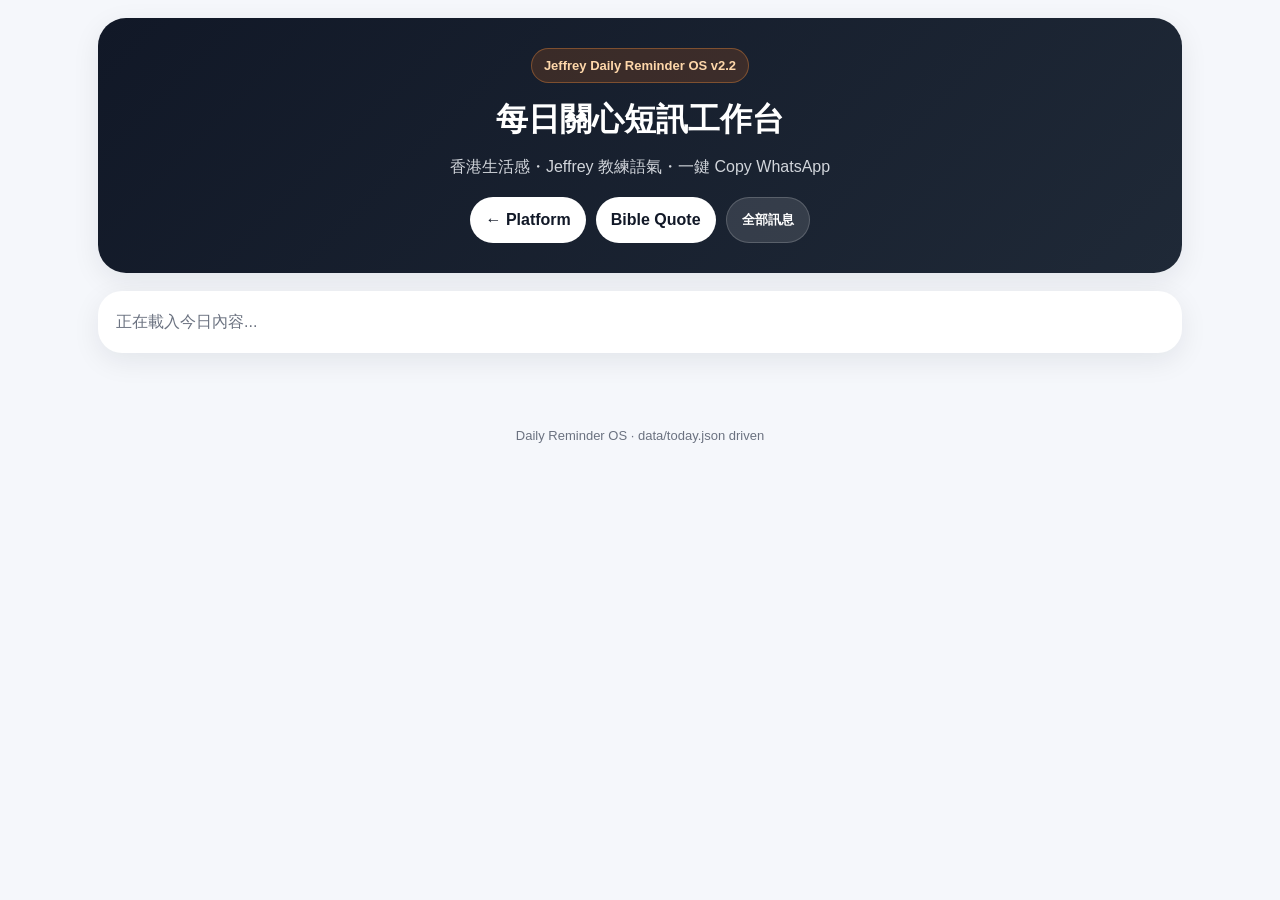
==== reminder/index.html @ e5a5757e "Preserve Daily Reminder OS under reminder path" ====
<!DOCTYPE html>
<html lang="zh-HK">
<head>
  <meta charset="UTF-8" />
  <meta name="viewport" content="width=device-width, initial-scale=1.0" />
  <meta name="app-version" content="2.2" />
  <title>Jeffrey Daily Reminder OS</title>
  <link rel="stylesheet" href="../style.css" />
</head>
<body>
  <div class="app-shell">
    <header class="hero">
      <div class="eyebrow">Jeffrey Daily Reminder OS v2.2</div>
      <h1>每日關心短訊工作台</h1>
      <p>香港生活感・Jeffrey 教練語氣・一鍵 Copy WhatsApp</p>
      <div class="hero-actions">
        <a href="../" class="nav-link">← Platform</a>
        <a href="../bible.html" class="nav-link">Bible Quote</a>
        <button id="resetFilter" class="nav-link ghost">全部訊息</button>
      </div>
    </header>
    <section class="daily-brief" id="dailyBrief"><div class="loading">正在載入今日內容...</div></section>
    <nav class="tabs" id="tabs" aria-label="訊息分類"></nav>
    <main class="grid" id="messageGrid"></main>
    <footer><span>Daily Reminder OS · data/today.json driven</span></footer>
  </div>
  <script src="app.js"></script>
</body>
</html>
---- style.css ----
:root{--bg:#f5f7fb;--card:#fff;--ink:#111827;--muted:#6b7280;--line:#e5e7eb;--accent:#f97316;--green:#16a34a;--blue:#2563eb;--shadow:0 8px 28px rgba(17,24,39,.08)}*{box-sizing:border-box}body{margin:0;background:var(--bg);color:var(--ink);font-family:-apple-system,BlinkMacSystemFont,"Segoe UI",Roboto,"Noto Sans TC","PingFang TC","Microsoft JhengHei",sans-serif;line-height:1.65}.app-shell{max-width:1120px;margin:auto;padding:18px}.hero{background:linear-gradient(135deg,#111827,#1f2937);color:#fff;border-radius:28px;padding:30px 22px;text-align:center;box-shadow:var(--shadow);margin-bottom:18px}.eyebrow{display:inline-block;background:rgba(249,115,22,.16);color:#fed7aa;border:1px solid rgba(251,146,60,.35);border-radius:999px;padding:6px 12px;font-weight:800;font-size:13px;margin-bottom:10px}.hero h1{margin:0 0 8px;font-size:2rem}.hero p{margin:0;color:#d1d5db}.hero-actions{margin-top:16px;display:flex;gap:10px;justify-content:center;flex-wrap:wrap}.nav-link{border:0;text-decoration:none;background:#fff;color:#111827;padding:10px 15px;border-radius:999px;font-weight:800;cursor:pointer}.nav-link.ghost{background:rgba(255,255,255,.12);color:#fff;border:1px solid rgba(255,255,255,.18)}.daily-brief{background:var(--card);border-radius:24px;padding:18px;margin-bottom:18px;box-shadow:var(--shadow)}.brief-grid{display:grid;grid-template-columns:1.4fr 1fr 1fr;gap:14px}.brief-card{border:1px solid var(--line);border-radius:18px;padding:14px;background:#fff}.brief-card h3{margin:0 0 6px;font-size:15px}.brief-card p{margin:0;color:#4b5563}.tabs{display:flex;gap:10px;overflow-x:auto;padding:0 0 12px;margin-bottom:12px}.tab{border:0;background:#fff;border-radius:999px;padding:10px 16px;font-weight:800;white-space:nowrap;box-shadow:0 3px 12px rgba(0,0,0,.06);cursor:pointer}.tab.active,.tab:hover{background:#111827;color:#fff}.grid{display:grid;grid-template-columns:repeat(auto-fit,minmax(310px,1fr));gap:18px}.card{background:#fff;border-radius:24px;padding:20px;box-shadow:var(--shadow);border:2px solid transparent;display:flex;flex-direction:column;justify-content:space-between}.card.daily{border-color:#fb923c}.card.fav{border-color:#facc15}.meta{display:flex;gap:8px;flex-wrap:wrap;margin-bottom:10px}.pill{display:inline-block;border-radius:999px;background:#eef2ff;color:#3730a3;font-size:12px;font-weight:900;padding:4px 9px}.pill.today{background:#ffedd5;color:#c2410c}.pill.score{background:#dcfce7;color:#166534}.topic{font-size:1.12rem;font-weight:900;margin:4px 0 10px}.content{white-space:pre-wrap;color:#374151;line-height:1.85;margin-bottom:14px}.card-actions{display:flex;gap:8px}.btn{flex:1;border:0;border-radius:14px;padding:12px 10px;background:#111827;color:#fff;font-weight:900;cursor:pointer}.btn.secondary{background:#f3f4f6;color:#111827}.btn.copied{background:var(--green)}.usage{font-size:12px;color:#047857;font-weight:700;margin-bottom:10px}.loading{color:var(--muted)}footer{text-align:center;color:var(--muted);font-size:13px;margin:30px 0 10px}@media(max-width:760px){.app-shell{padding:14px}.hero h1{font-size:1.45rem}.brief-grid{grid-template-columns:1fr}.grid{grid-template-columns:1fr}.card-actions{flex-direction:column}}
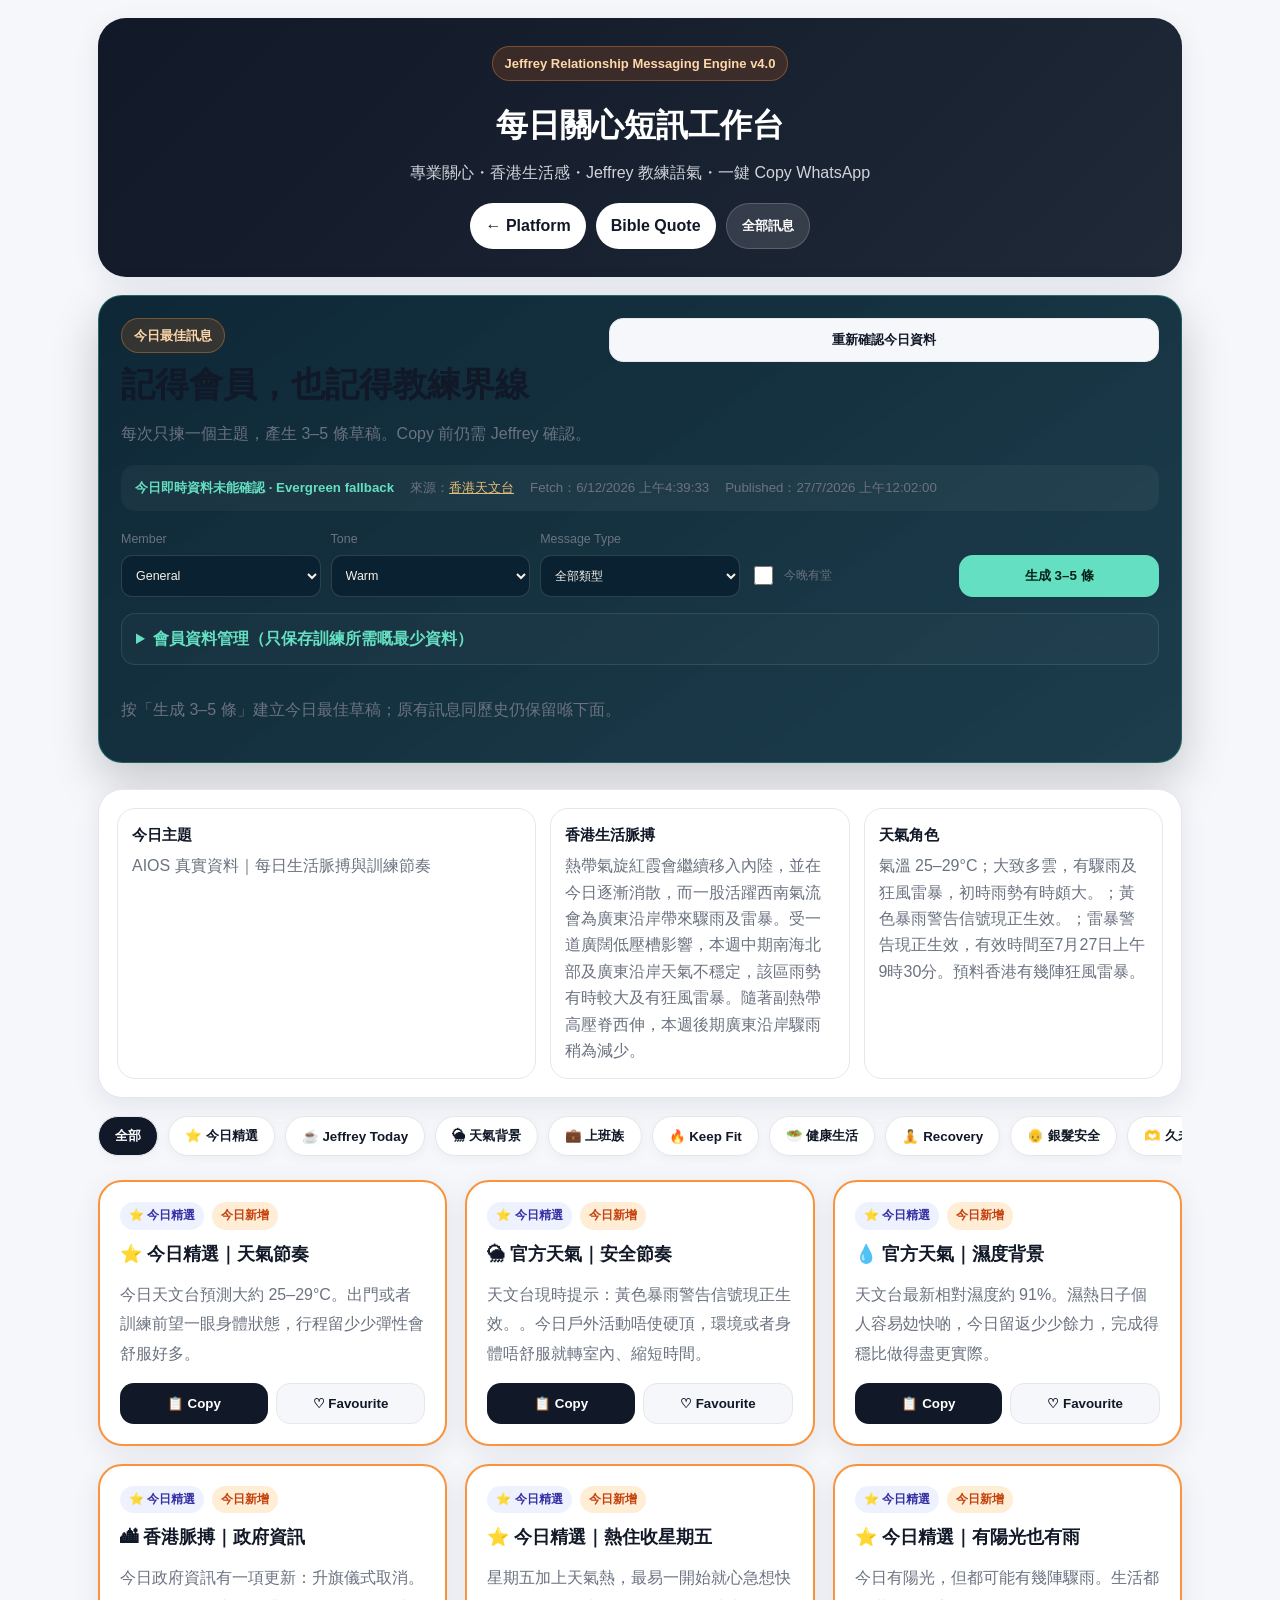
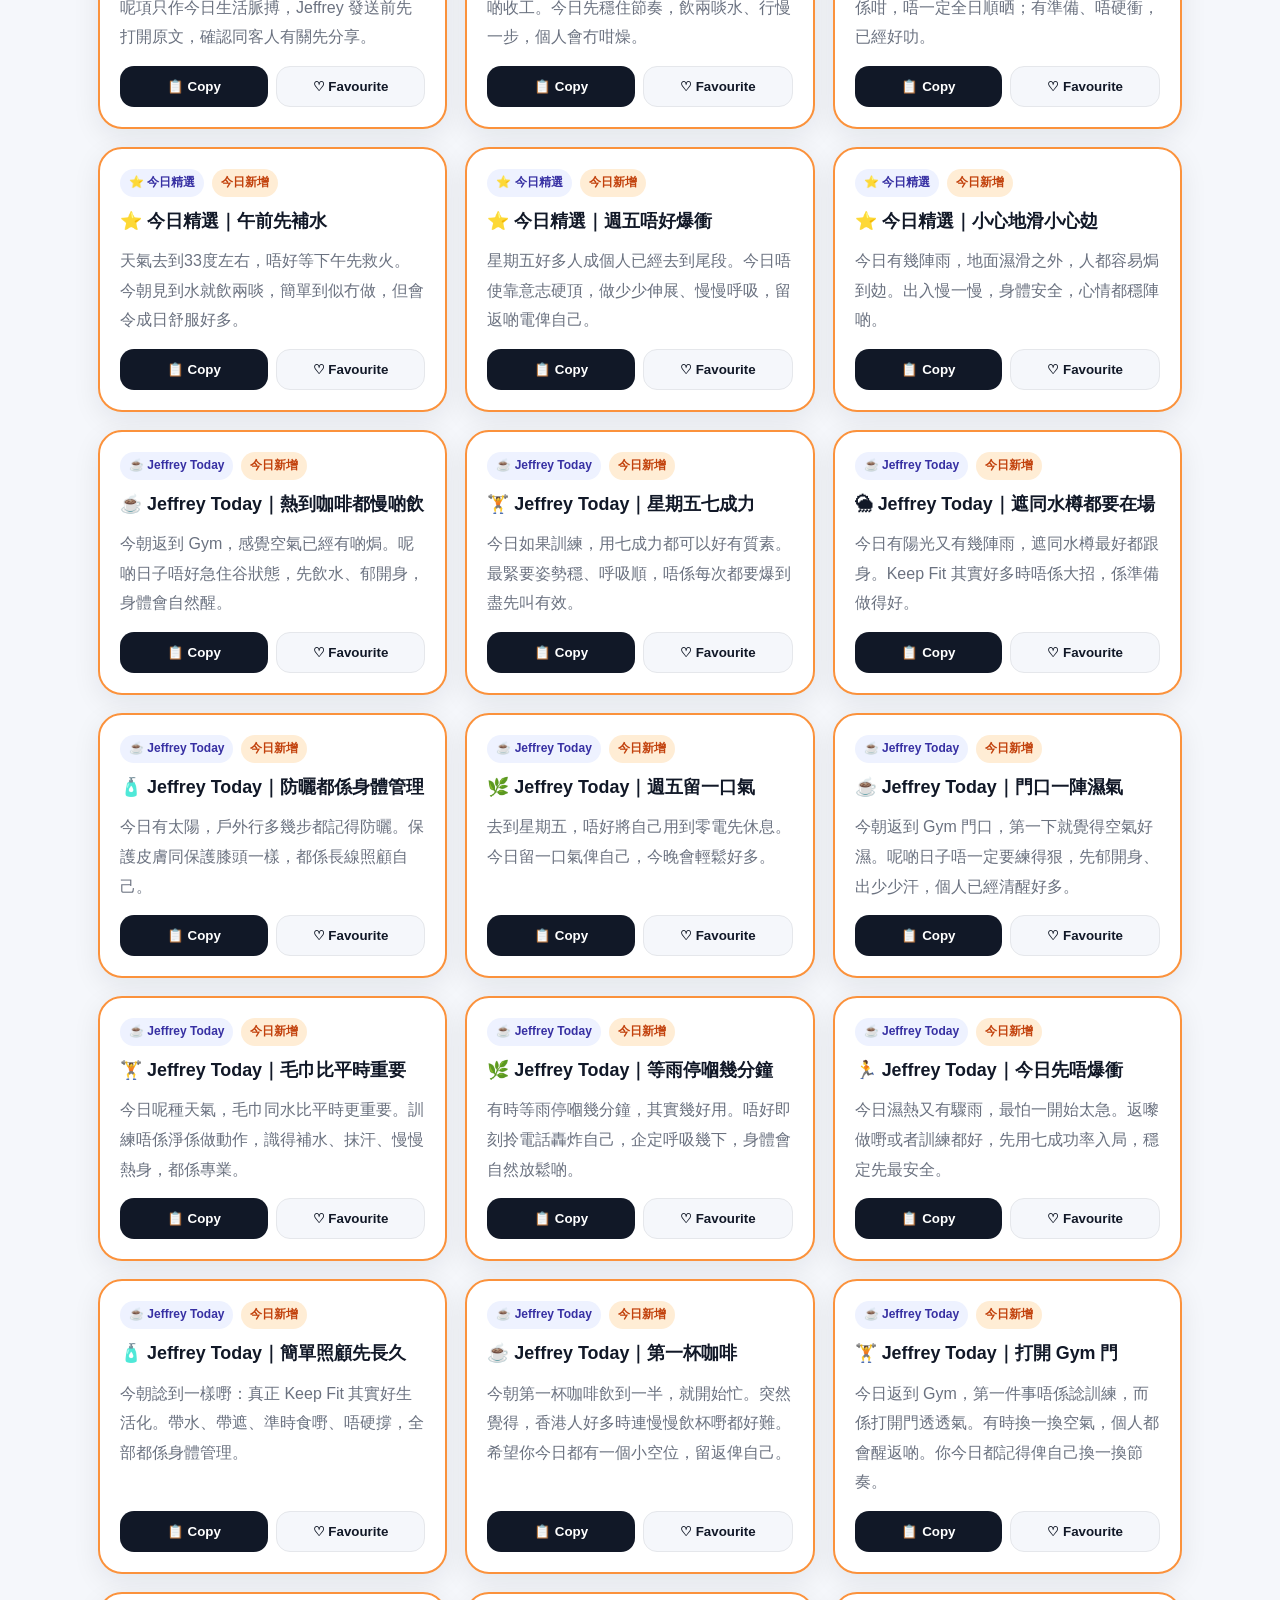
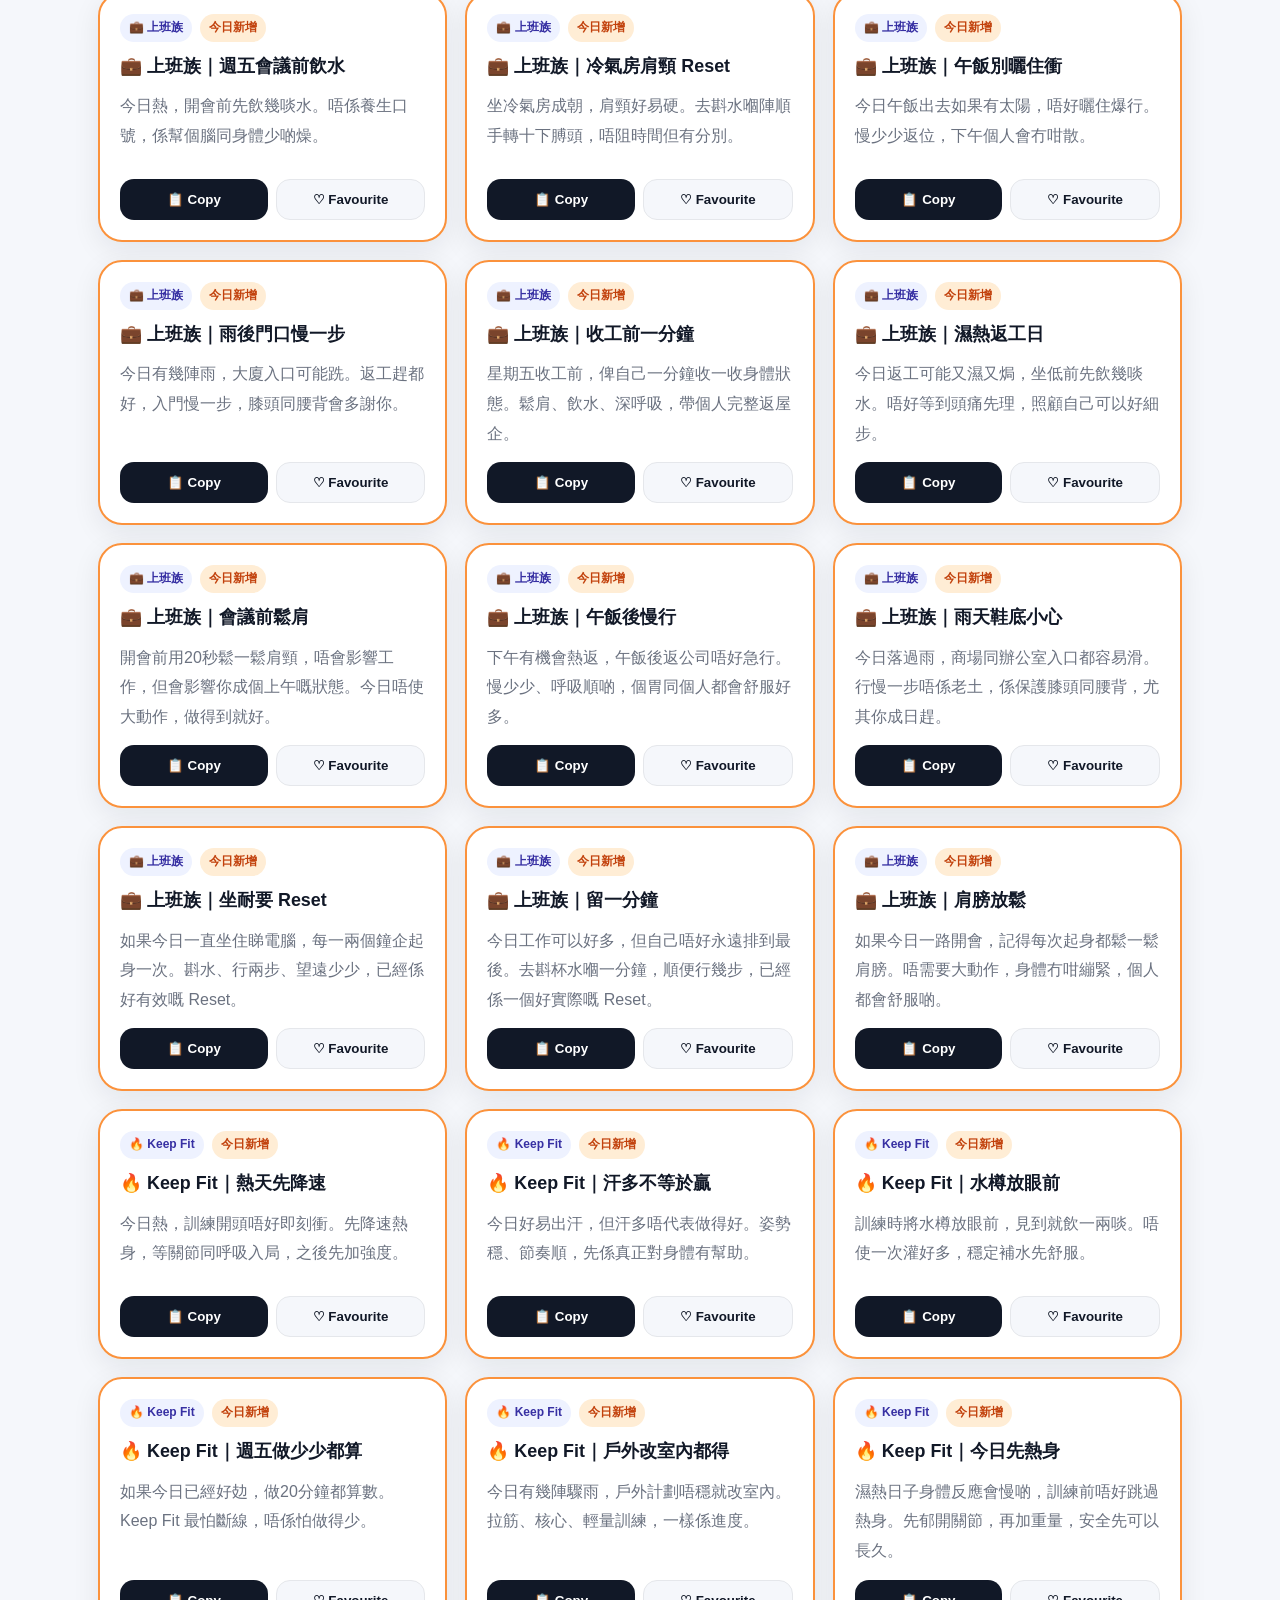
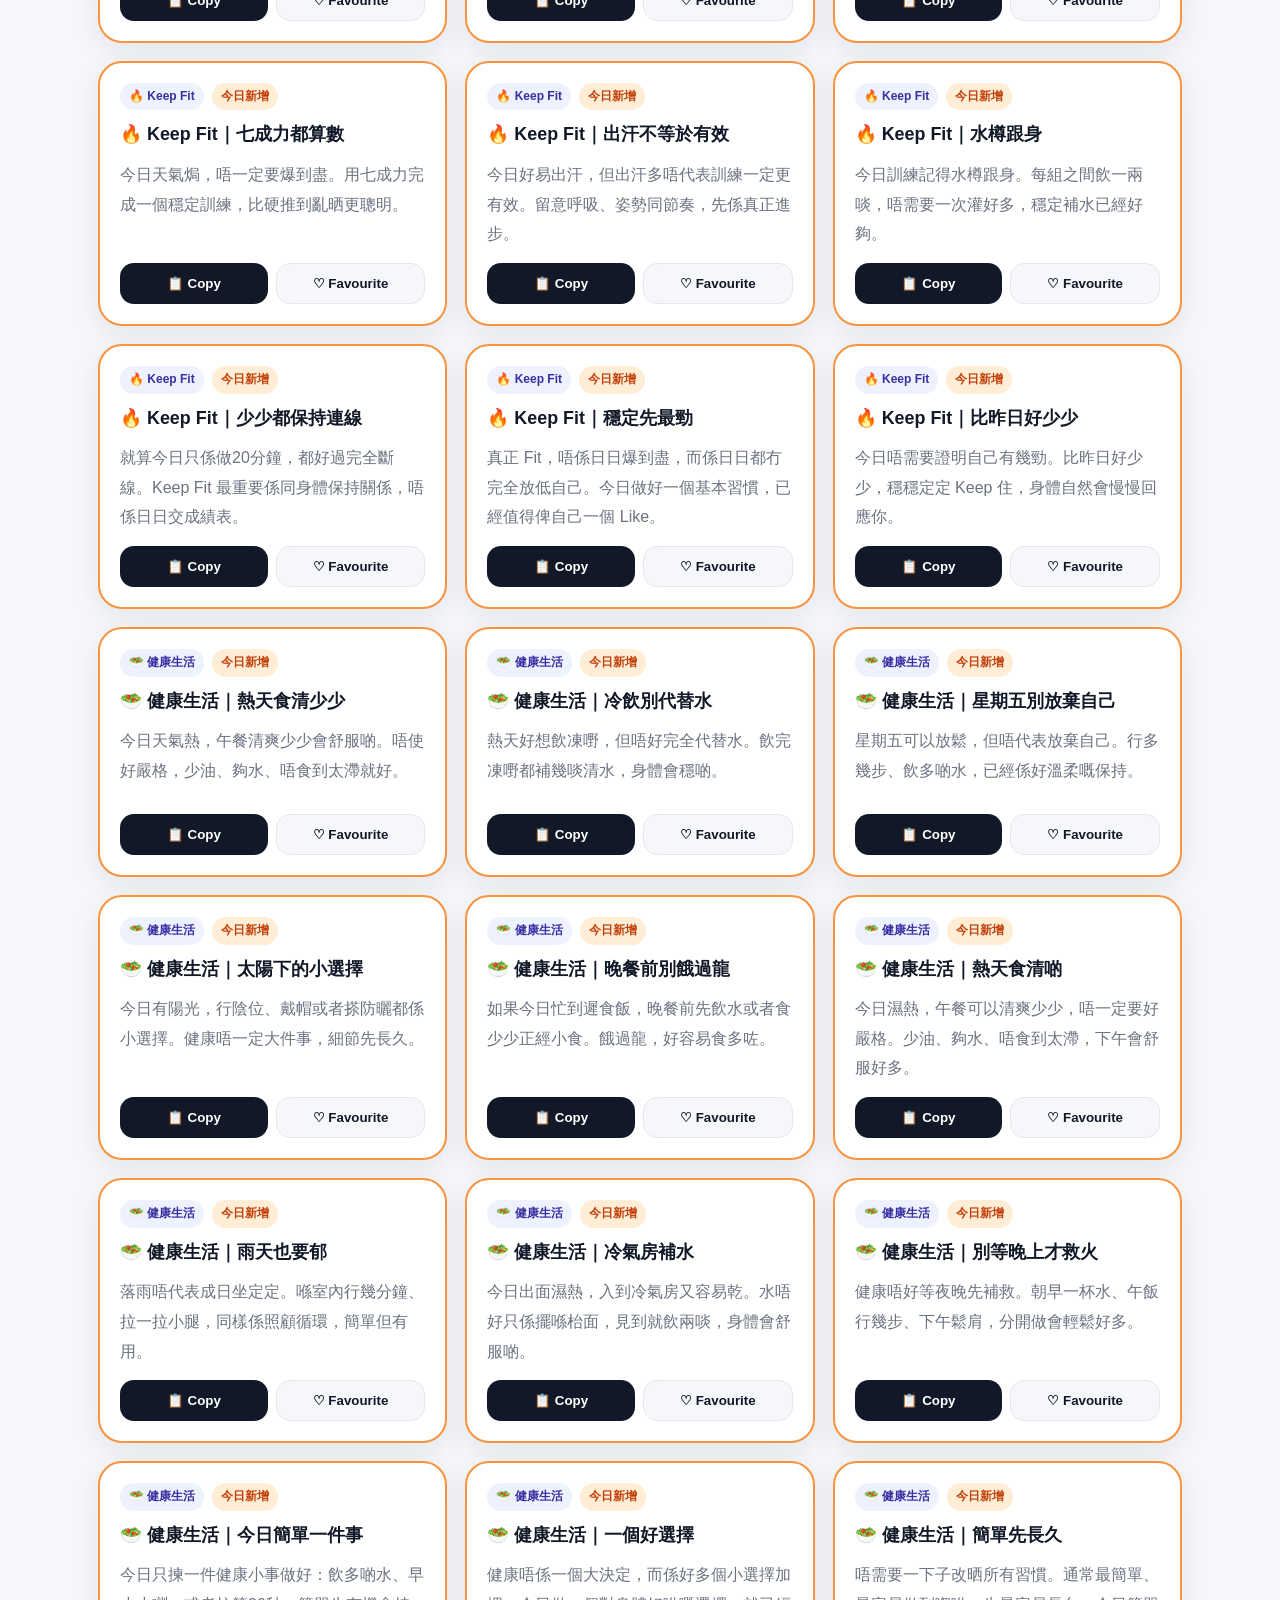
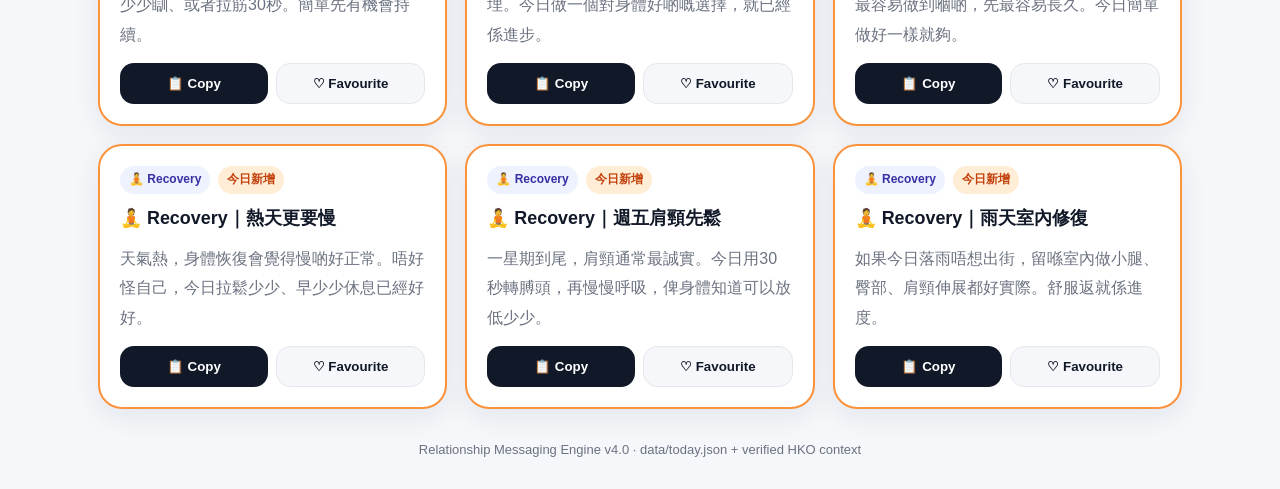
==== commit 08eaf7b2: "Upgrade Jeffrey relationship messaging engine" ====
--- a/reminder/index.html
+++ b/reminder/index.html
@@ -3,27 +3,92 @@
 <head>
   <meta charset="UTF-8" />
   <meta name="viewport" content="width=device-width, initial-scale=1.0" />
-  <meta name="app-version" content="2.2" />
-  <title>Jeffrey Daily Reminder OS</title>
+  <meta name="app-version" content="4.0" />
+  <meta name="last-updated" content="2026-07-26" />
+  <title>Jeffrey Relationship Messaging Engine</title>
   <link rel="stylesheet" href="../style.css" />
+  <link rel="stylesheet" href="relationship.css" />
 </head>
 <body>
   <div class="app-shell">
     <header class="hero">
-      <div class="eyebrow">Jeffrey Daily Reminder OS v2.2</div>
+      <div class="eyebrow">Jeffrey Relationship Messaging Engine v4.0</div>
       <h1>每日關心短訊工作台</h1>
-      <p>香港生活感・Jeffrey 教練語氣・一鍵 Copy WhatsApp</p>
+      <p>專業關心・香港生活感・Jeffrey 教練語氣・一鍵 Copy WhatsApp</p>
       <div class="hero-actions">
         <a href="../" class="nav-link">← Platform</a>
         <a href="../bible.html" class="nav-link">Bible Quote</a>
         <button id="resetFilter" class="nav-link ghost">全部訊息</button>
       </div>
     </header>
+    <section class="relationship-panel" aria-labelledby="relationshipTitle">
+      <div class="relationship-head">
+        <div>
+          <div class="eyebrow">今日最佳訊息</div>
+          <h2 id="relationshipTitle">記得會員，也記得教練界線</h2>
+          <p>每次只揀一個主題，產生 3–5 條草稿。Copy 前仍需 Jeffrey 確認。</p>
+        </div>
+        <button id="refreshContext" class="btn secondary">重新確認今日資料</button>
+      </div>
+      <div id="relationshipStatus" class="relationship-status" aria-live="polite"></div>
+      <div class="relationship-controls">
+        <label>Member
+          <select id="memberSelector"><option value="">General</option></select>
+        </label>
+        <label>Tone
+          <select id="toneSelector">
+            <option value="warm">Warm</option>
+            <option value="playful">Playful</option>
+            <option value="calm">Calm</option>
+            <option value="coach">Coach-like</option>
+            <option value="short">Short check-in</option>
+          </select>
+        </label>
+        <label>Message Type
+          <select id="relationshipType"><option value="">全部類型</option></select>
+        </label>
+        <label class="training-check"><input id="trainingToday" type="checkbox" /> 今晚有堂</label>
+        <button id="generateRelationship" class="btn relationship-primary">生成 3–5 條</button>
+      </div>
+      <details class="relationship-members">
+        <summary>會員資料管理（只保存訓練所需嘅最少資料）</summary>
+        <form id="memberForm" class="member-form">
+          <input id="memberId" type="hidden" />
+          <label>Display name<input id="memberDisplayName" maxlength="80" required /></label>
+          <label>Nickname<input id="memberNickname" maxlength="40" /></label>
+          <label>Group<input id="memberGroup" maxlength="40" placeholder="例如 VIP／晚上班" /></label>
+          <label>Training day<input id="memberTrainingDay" maxlength="40" placeholder="例如 星期二" /></label>
+          <label>Usual time<input id="memberTrainingTime" maxlength="20" placeholder="例如 19:30" /></label>
+          <label>Style
+            <select id="memberStyle">
+              <option value="warm">Warm</option><option value="playful">Playful</option>
+              <option value="calm">Calm</option><option value="direct">Direct</option>
+            </select>
+          </label>
+          <label>Fitness focus<input id="memberFocus" maxlength="160" placeholder="逗號分隔" /></label>
+          <label>Common issues<input id="memberIssues" maxlength="160" placeholder="例如 long_sitting" /></label>
+          <label>Attendance
+            <select id="memberAttendance">
+              <option value="unknown">Unknown</option><option value="regular">Regular</option>
+              <option value="less_frequent">近期少出現</option>
+            </select>
+          </label>
+          <label>Favourite emoji<input id="memberEmoji" maxlength="40" placeholder="最多 5 個" /></label>
+          <label class="member-notes">Notes<textarea id="memberNotes" maxlength="300" placeholder="只寫非敏感、同訓練直接相關資料；唔會注入生成內容"></textarea></label>
+          <div class="member-actions">
+            <button class="btn relationship-primary" type="submit">儲存會員</button>
+            <button id="newMember" class="btn secondary" type="button">新增／清空</button>
+            <button id="deleteMember" class="btn secondary" type="button">刪除所選會員</button>
+          </div>
+        </form>
+      </details>
+      <div id="relationshipGrid" class="relationship-grid"></div>
+    </section>
     <section class="daily-brief" id="dailyBrief"><div class="loading">正在載入今日內容...</div></section>
     <nav class="tabs" id="tabs" aria-label="訊息分類"></nav>
     <main class="grid" id="messageGrid"></main>
-    <footer><span>Daily Reminder OS · data/today.json driven</span></footer>
+    <footer><span>Relationship Messaging Engine v4.0 · data/today.json + verified HKO context</span></footer>
   </div>
-  <script src="app.js"></script>
+  <script type="module" src="app.js"></script>
 </body>
-</html>+</html>
--- a/style.css
+++ b/style.css
@@ -1 +1 @@
-:root{--bg:#f5f7fb;--card:#fff;--ink:#111827;--muted:#6b7280;--line:#e5e7eb;--accent:#f97316;--green:#16a34a;--blue:#2563eb;--shadow:0 8px 28px rgba(17,24,39,.08)}*{box-sizing:border-box}body{margin:0;background:var(--bg);color:var(--ink);font-family:-apple-system,BlinkMacSystemFont,"Segoe UI",Roboto,"Noto Sans TC","PingFang TC","Microsoft JhengHei",sans-serif;line-height:1.65}.app-shell{max-width:1120px;margin:auto;padding:18px}.hero{background:linear-gradient(135deg,#111827,#1f2937);color:#fff;border-radius:28px;padding:30px 22px;text-align:center;box-shadow:var(--shadow);margin-bottom:18px}.eyebrow{display:inline-block;background:rgba(249,115,22,.16);color:#fed7aa;border:1px solid rgba(251,146,60,.35);border-radius:999px;padding:6px 12px;font-weight:800;font-size:13px;margin-bottom:10px}.hero h1{margin:0 0 8px;font-size:2rem}.hero p{margin:0;color:#d1d5db}.hero-actions{margin-top:16px;display:flex;gap:10px;justify-content:center;flex-wrap:wrap}.nav-link{border:0;text-decoration:none;background:#fff;color:#111827;padding:10px 15px;border-radius:999px;font-weight:800;cursor:pointer}.nav-link.ghost{background:rgba(255,255,255,.12);color:#fff;border:1px solid rgba(255,255,255,.18)}.daily-brief{background:var(--card);border-radius:24px;padding:18px;margin-bottom:18px;box-shadow:var(--shadow)}.brief-grid{display:grid;grid-template-columns:1.4fr 1fr 1fr;gap:14px}.brief-card{border:1px solid var(--line);border-radius:18px;padding:14px;background:#fff}.brief-card h3{margin:0 0 6px;font-size:15px}.brief-card p{margin:0;color:#4b5563}.tabs{display:flex;gap:10px;overflow-x:auto;padding:0 0 12px;margin-bottom:12px}.tab{border:0;background:#fff;border-radius:999px;padding:10px 16px;font-weight:800;white-space:nowrap;box-shadow:0 3px 12px rgba(0,0,0,.06);cursor:pointer}.tab.active,.tab:hover{background:#111827;color:#fff}.grid{display:grid;grid-template-columns:repeat(auto-fit,minmax(310px,1fr));gap:18px}.card{background:#fff;border-radius:24px;padding:20px;box-shadow:var(--shadow);border:2px solid transparent;display:flex;flex-direction:column;justify-content:space-between}.card.daily{border-color:#fb923c}.card.fav{border-color:#facc15}.meta{display:flex;gap:8px;flex-wrap:wrap;margin-bottom:10px}.pill{display:inline-block;border-radius:999px;background:#eef2ff;color:#3730a3;font-size:12px;font-weight:900;padding:4px 9px}.pill.today{background:#ffedd5;color:#c2410c}.pill.score{background:#dcfce7;color:#166534}.topic{font-size:1.12rem;font-weight:900;margin:4px 0 10px}.content{white-space:pre-wrap;color:#374151;line-height:1.85;margin-bottom:14px}.card-actions{display:flex;gap:8px}.btn{flex:1;border:0;border-radius:14px;padding:12px 10px;background:#111827;color:#fff;font-weight:900;cursor:pointer}.btn.secondary{background:#f3f4f6;color:#111827}.btn.copied{background:var(--green)}.usage{font-size:12px;color:#047857;font-weight:700;margin-bottom:10px}.loading{color:var(--muted)}footer{text-align:center;color:var(--muted);font-size:13px;margin:30px 0 10px}@media(max-width:760px){.app-shell{padding:14px}.hero h1{font-size:1.45rem}.brief-grid{grid-template-columns:1fr}.grid{grid-template-columns:1fr}.card-actions{flex-direction:column}}+:root{--bg:#f5f7fb;--card:#fff;--ink:#111827;--muted:#6b7280;--line:#e5e7eb;--accent:#f97316;--green:#16a34a;--blue:#2563eb;--shadow:0 8px 28px rgba(17,24,39,.08)}:root[data-theme="dark"]{--bg:#0b1120;--card:#111827;--ink:#f9fafb;--muted:#9ca3af;--line:#2b3546;--shadow:0 10px 32px rgba(0,0,0,.28)}*{box-sizing:border-box}html{scroll-behavior:smooth}body{margin:0;background:var(--bg);color:var(--ink);font-family:-apple-system,BlinkMacSystemFont,"Segoe UI",Roboto,"Noto Sans TC","PingFang TC","Microsoft JhengHei",sans-serif;line-height:1.65;transition:background .2s,color .2s}.app-shell{max-width:1120px;margin:auto;padding:18px}.hero{background:linear-gradient(135deg,#111827,#1f2937);color:#fff;border-radius:28px;padding:28px 22px;text-align:center;box-shadow:var(--shadow);margin-bottom:18px}.hero-topline{display:flex;justify-content:space-between;align-items:center;gap:12px;flex-wrap:wrap}.eyebrow{display:inline-block;background:rgba(249,115,22,.16);color:#fed7aa;border:1px solid rgba(251,146,60,.35);border-radius:999px;padding:6px 12px;font-weight:800;font-size:13px}.engine-status{border-radius:999px;padding:6px 10px;font-size:12px;font-weight:900}.loading-state{background:#374151;color:#e5e7eb}.ready-state{background:#064e3b;color:#a7f3d0}.warning-state{background:#78350f;color:#fde68a}.error-state{background:#7f1d1d;color:#fecaca}.hero h1{margin:18px 0 8px;font-size:2rem}.hero p{margin:0;color:#d1d5db}.hero-actions{margin-top:16px;display:flex;gap:10px;justify-content:center;flex-wrap:wrap}.nav-link{border:0;text-decoration:none;background:#fff;color:#111827;padding:10px 15px;border-radius:999px;font-weight:800;cursor:pointer}.nav-link.ghost{background:rgba(255,255,255,.12);color:#fff;border:1px solid rgba(255,255,255,.18)}.control-panel{display:flex;justify-content:space-between;gap:16px;align-items:center;background:var(--card);border:1px solid var(--line);border-radius:22px;padding:14px 16px;margin-bottom:18px;box-shadow:var(--shadow)}.search-box{display:flex;align-items:center;gap:10px;min-width:0;flex:1;font-weight:800}.search-box input{width:100%;max-width:420px;border:1px solid var(--line);background:var(--bg);color:var(--ink);border-radius:14px;padding:11px 13px;font:inherit}.stats{display:flex;gap:14px;flex-wrap:wrap;color:var(--muted);font-size:13px}.stats b{color:var(--ink)}.daily-brief{background:var(--card);border:1px solid var(--line);border-radius:24px;padding:18px;margin-bottom:18px;box-shadow:var(--shadow)}.brief-grid{display:grid;grid-template-columns:1.4fr 1fr 1fr;gap:14px}.brief-card{border:1px solid var(--line);border-radius:18px;padding:14px;background:var(--card)}.brief-card h3{margin:0 0 6px;font-size:15px}.brief-card p{margin:0;color:var(--muted)}.tabs{display:flex;gap:10px;overflow-x:auto;padding:0 0 12px;margin-bottom:12px;scrollbar-width:thin}.tab{border:1px solid var(--line);background:var(--card);color:var(--ink);border-radius:999px;padding:10px 16px;font-weight:800;white-space:nowrap;box-shadow:0 3px 12px rgba(0,0,0,.04);cursor:pointer}.tab.active,.tab:hover{background:#111827;color:#fff}.grid{display:grid;grid-template-columns:repeat(auto-fit,minmax(300px,1fr));gap:18px}.card{background:var(--card);border-radius:24px;padding:20px;box-shadow:var(--shadow);border:2px solid transparent;display:flex;flex-direction:column;justify-content:space-between;min-height:250px}.card.daily{border-color:#fb923c}.card.fav{border-color:#facc15}.meta{display:flex;gap:8px;flex-wrap:wrap;margin-bottom:10px}.pill{display:inline-block;border-radius:999px;background:#eef2ff;color:#3730a3;font-size:12px;font-weight:900;padding:4px 9px}.pill.today{background:#ffedd5;color:#c2410c}.pill.score{background:#dcfce7;color:#166534}.topic{font-size:1.12rem;font-weight:900;margin:4px 0 10px}.content{white-space:pre-wrap;color:var(--muted);line-height:1.85;margin-bottom:14px}.card-actions{display:flex;gap:8px}.btn{flex:1;border:0;border-radius:14px;padding:12px 10px;background:#111827;color:#fff;font-weight:900;cursor:pointer}.btn.secondary{background:var(--bg);color:var(--ink);border:1px solid var(--line)}.btn.copied{background:var(--green)}.btn.retry{max-width:180px;margin-top:8px}.usage{font-size:12px;color:#047857;font-weight:700;margin-bottom:10px}.loading,.empty-state{color:var(--muted)}.empty-state,.error-panel{grid-column:1/-1;background:var(--card);border:1px dashed var(--line);border-radius:18px;padding:24px;text-align:center}.error-panel p{color:var(--muted)}footer{text-align:center;color:var(--muted);font-size:13px;margin:30px 0 10px;display:flex;flex-direction:column;gap:4px}@media(max-width:760px){.app-shell{padding:12px}.hero{padding:22px 16px;border-radius:22px}.hero-topline{justify-content:center}.hero h1{font-size:1.45rem}.control-panel{align-items:stretch;flex-direction:column}.search-box{align-items:stretch;flex-direction:column;gap:6px}.search-box input{max-width:none}.stats{display:grid;grid-template-columns:1fr 1fr;gap:8px}.brief-grid{grid-template-columns:1fr}.grid{grid-template-columns:1fr}.card{min-height:0}.card-actions{flex-direction:column}.nav-link{flex:1 1 145px}.tabs{margin-left:-12px;margin-right:-12px;padding-left:12px;padding-right:12px}}
--- a/reminder/relationship.css
+++ b/reminder/relationship.css
@@ -0,0 +1,2 @@
+.relationship-panel{margin:0 0 26px;padding:22px;border:1px solid rgba(68,220,189,.3);border-radius:24px;background:linear-gradient(145deg,rgba(9,35,50,.98),rgba(15,49,65,.94));box-shadow:0 18px 48px rgba(0,0,0,.2)}.relationship-head{display:flex;align-items:flex-start;justify-content:space-between;gap:18px}.relationship-head h2{margin:4px 0 8px;font-size:clamp(1.45rem,4vw,2.1rem)}.relationship-head p{margin:0;color:var(--muted,#aebdca)}.relationship-status{display:flex;flex-wrap:wrap;gap:8px 16px;margin:18px 0;padding:12px 14px;border-radius:14px;background:rgba(255,255,255,.045);color:var(--muted,#aebdca);font-size:.83rem}.relationship-status strong{color:#64dfc1}.relationship-status a{color:#e0bd76}.relationship-controls{display:grid;grid-template-columns:repeat(5,minmax(130px,1fr));align-items:end;gap:10px;margin-bottom:16px}.relationship-controls label{display:grid;gap:5px;color:var(--muted,#aebdca);font-size:.78rem}.relationship-controls select{width:100%;min-height:42px;padding:8px 10px;border:1px solid rgba(255,255,255,.14);border-radius:11px;background:#092131;color:#f7f3e9;font:inherit}.relationship-controls .training-check{display:flex;align-items:center;min-height:42px;gap:8px}.training-check input{width:19px;height:19px}.relationship-primary{background:#64dfc1!important;color:#062319!important;border-color:#64dfc1!important}.relationship-grid{display:grid;grid-template-columns:repeat(2,minmax(0,1fr));gap:12px}.relationship-card{padding:16px;border:1px solid rgba(255,255,255,.12);border-radius:17px;background:rgba(4,24,35,.76)}.relationship-chips,.relationship-meta,.relationship-actions{display:flex;flex-wrap:wrap;gap:7px}.relationship-chips span{padding:4px 8px;border-radius:999px;background:rgba(100,223,193,.12);color:#64dfc1;font-size:.72rem}.relationship-card textarea{display:block;width:100%;min-height:104px;margin:12px 0;padding:12px;border:1px solid rgba(255,255,255,.14);border-radius:12px;background:#071b28;color:#fff8ea;font:1rem/1.55 inherit;resize:vertical}.relationship-meta{justify-content:space-between;color:var(--muted,#aebdca);font-size:.72rem}.relationship-meta a{color:#e0bd76}.relationship-actions{margin-top:12px}.relationship-actions .btn{flex:1}.relationship-empty{grid-column:1/-1;color:var(--muted,#aebdca)}@media(max-width:850px){.relationship-controls{grid-template-columns:repeat(2,minmax(0,1fr))}}@media(max-width:620px){.relationship-panel{padding:15px}.relationship-head{display:block}.relationship-head>button{margin-top:12px}.relationship-controls,.relationship-grid{grid-template-columns:1fr}.relationship-card textarea{min-height:118px}}
+.relationship-members{margin:0 0 16px;border:1px solid rgba(255,255,255,.1);border-radius:14px;background:rgba(255,255,255,.025)}.relationship-members summary{padding:12px 14px;cursor:pointer;color:#64dfc1;font-weight:750}.member-form{display:grid;grid-template-columns:repeat(3,minmax(0,1fr));gap:10px;padding:0 14px 14px}.member-form label{display:grid;gap:5px;color:var(--muted,#aebdca);font-size:.76rem}.member-form input,.member-form select,.member-form textarea{width:100%;padding:9px 10px;border:1px solid rgba(255,255,255,.14);border-radius:10px;background:#071b28;color:#fff8ea;font:inherit}.member-notes{grid-column:span 2}.member-notes textarea{min-height:70px;resize:vertical}.member-actions{display:flex;align-items:end;gap:8px;flex-wrap:wrap}@media(max-width:850px){.member-form{grid-template-columns:repeat(2,minmax(0,1fr))}}@media(max-width:620px){.member-form{grid-template-columns:1fr}.member-notes{grid-column:auto}}
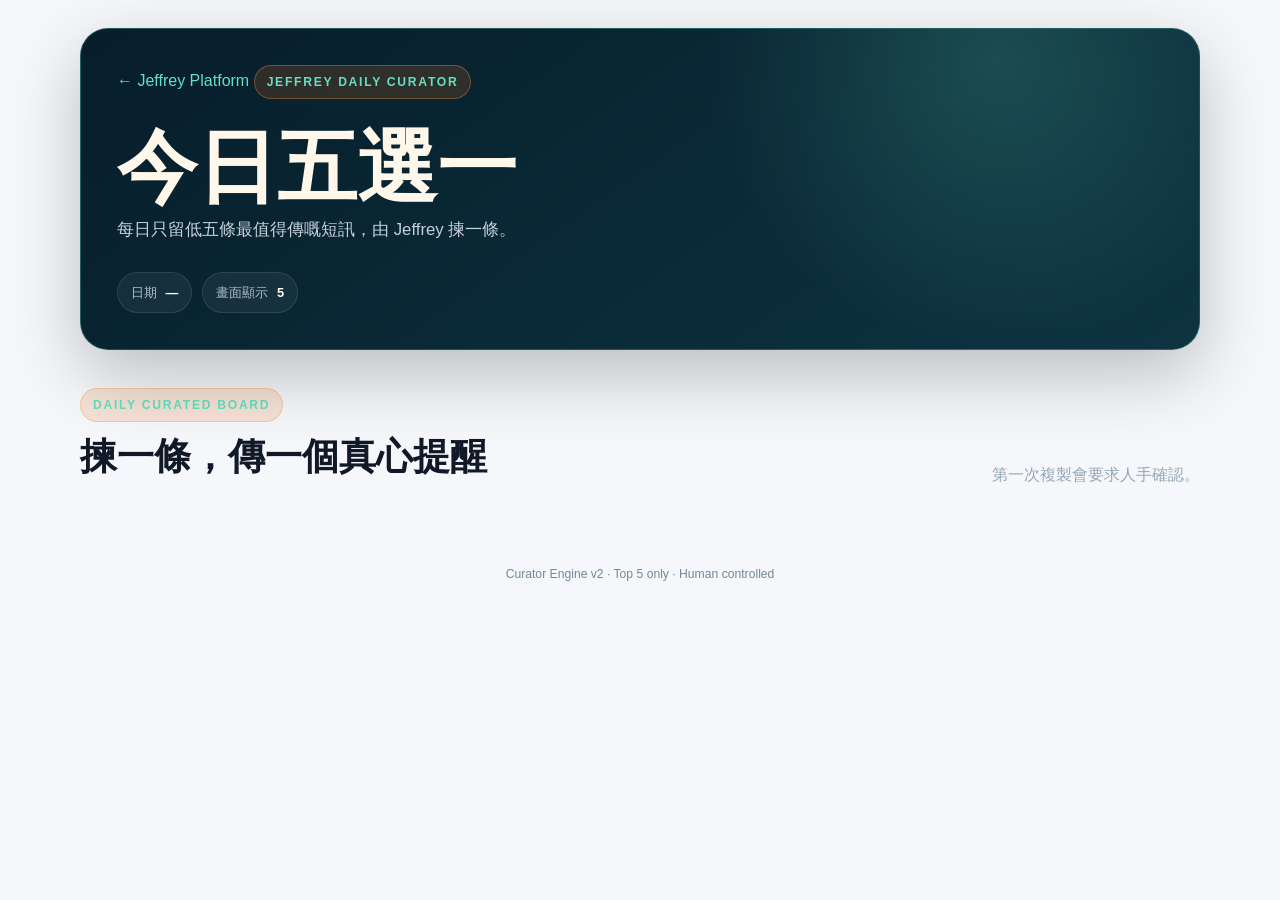
==== commit 98b44e22: "feat: replace reminder catalogue with Top 5 board" ====
--- a/reminder/index.html
+++ b/reminder/index.html
@@ -3,91 +3,43 @@
 <head>
   <meta charset="UTF-8" />
   <meta name="viewport" content="width=device-width, initial-scale=1.0" />
-  <meta name="app-version" content="4.0" />
-  <meta name="last-updated" content="2026-07-26" />
-  <title>Jeffrey Relationship Messaging Engine</title>
+  <meta name="app-version" content="5.0.0" />
+  <meta name="last-updated" content="2026-07-28" />
+  <title>Jeffrey 每日短訊精選</title>
   <link rel="stylesheet" href="../style.css" />
   <link rel="stylesheet" href="relationship.css" />
+  <link rel="stylesheet" href="curator-overrides.css" />
 </head>
 <body>
-  <div class="app-shell">
-    <header class="hero">
-      <div class="eyebrow">Jeffrey Relationship Messaging Engine v4.0</div>
-      <h1>每日關心短訊工作台</h1>
-      <p>專業關心・香港生活感・Jeffrey 教練語氣・一鍵 Copy WhatsApp</p>
-      <div class="hero-actions">
-        <a href="../" class="nav-link">← Platform</a>
-        <a href="../bible.html" class="nav-link">Bible Quote</a>
-        <button id="resetFilter" class="nav-link ghost">全部訊息</button>
+  <div class="curator-shell">
+    <header class="curator-hero">
+      <a href="../" class="back-link">← Jeffrey Platform</a>
+      <div class="eyebrow">Jeffrey Daily Curator</div>
+      <h1>今日五選一</h1>
+      <p>每日只留低五條最值得傳嘅短訊，由 Jeffrey 揀一條。</p>
+      <div class="board-facts" aria-label="今日精選資料">
+        <span>日期 <strong id="boardDate">—</strong></span>
+        <span>畫面顯示 <strong>5</strong></span>
       </div>
     </header>
-    <section class="relationship-panel" aria-labelledby="relationshipTitle">
-      <div class="relationship-head">
-        <div>
-          <div class="eyebrow">今日最佳訊息</div>
-          <h2 id="relationshipTitle">記得會員，也記得教練界線</h2>
-          <p>每次只揀一個主題，產生 3–5 條草稿。Copy 前仍需 Jeffrey 確認。</p>
+
+    <main>
+      <section aria-labelledby="boardTitle">
+        <div class="section-heading">
+          <div>
+            <div class="eyebrow">Daily curated board</div>
+            <h2 id="boardTitle">揀一條，傳一個真心提醒</h2>
+          </div>
+          <p>第一次複製會要求人手確認。</p>
         </div>
-        <button id="refreshContext" class="btn secondary">重新確認今日資料</button>
-      </div>
-      <div id="relationshipStatus" class="relationship-status" aria-live="polite"></div>
-      <div class="relationship-controls">
-        <label>Member
-          <select id="memberSelector"><option value="">General</option></select>
-        </label>
-        <label>Tone
-          <select id="toneSelector">
-            <option value="warm">Warm</option>
-            <option value="playful">Playful</option>
-            <option value="calm">Calm</option>
-            <option value="coach">Coach-like</option>
-            <option value="short">Short check-in</option>
-          </select>
-        </label>
-        <label>Message Type
-          <select id="relationshipType"><option value="">全部類型</option></select>
-        </label>
-        <label class="training-check"><input id="trainingToday" type="checkbox" /> 今晚有堂</label>
-        <button id="generateRelationship" class="btn relationship-primary">生成 3–5 條</button>
-      </div>
-      <details class="relationship-members">
-        <summary>會員資料管理（只保存訓練所需嘅最少資料）</summary>
-        <form id="memberForm" class="member-form">
-          <input id="memberId" type="hidden" />
-          <label>Display name<input id="memberDisplayName" maxlength="80" required /></label>
-          <label>Nickname<input id="memberNickname" maxlength="40" /></label>
-          <label>Group<input id="memberGroup" maxlength="40" placeholder="例如 VIP／晚上班" /></label>
-          <label>Training day<input id="memberTrainingDay" maxlength="40" placeholder="例如 星期二" /></label>
-          <label>Usual time<input id="memberTrainingTime" maxlength="20" placeholder="例如 19:30" /></label>
-          <label>Style
-            <select id="memberStyle">
-              <option value="warm">Warm</option><option value="playful">Playful</option>
-              <option value="calm">Calm</option><option value="direct">Direct</option>
-            </select>
-          </label>
-          <label>Fitness focus<input id="memberFocus" maxlength="160" placeholder="逗號分隔" /></label>
-          <label>Common issues<input id="memberIssues" maxlength="160" placeholder="例如 long_sitting" /></label>
-          <label>Attendance
-            <select id="memberAttendance">
-              <option value="unknown">Unknown</option><option value="regular">Regular</option>
-              <option value="less_frequent">近期少出現</option>
-            </select>
-          </label>
-          <label>Favourite emoji<input id="memberEmoji" maxlength="40" placeholder="最多 5 個" /></label>
-          <label class="member-notes">Notes<textarea id="memberNotes" maxlength="300" placeholder="只寫非敏感、同訓練直接相關資料；唔會注入生成內容"></textarea></label>
-          <div class="member-actions">
-            <button class="btn relationship-primary" type="submit">儲存會員</button>
-            <button id="newMember" class="btn secondary" type="button">新增／清空</button>
-            <button id="deleteMember" class="btn secondary" type="button">刪除所選會員</button>
-          </div>
-        </form>
-      </details>
-      <div id="relationshipGrid" class="relationship-grid"></div>
-    </section>
-    <section class="daily-brief" id="dailyBrief"><div class="loading">正在載入今日內容...</div></section>
-    <nav class="tabs" id="tabs" aria-label="訊息分類"></nav>
-    <main class="grid" id="messageGrid"></main>
-    <footer><span>Relationship Messaging Engine v4.0 · data/today.json + verified HKO context</span></footer>
+        <div id="messageGrid" class="curator-grid" aria-live="polite"></div>
+        <div id="emptyState" class="empty-state" hidden>
+          今日精選未準備好。畫面唔會顯示舊短訊，請稍後再試。
+        </div>
+      </section>
+    </main>
+
+    <footer>Curator Engine v2 · Top 5 only · Human controlled</footer>
   </div>
   <script type="module" src="app.js"></script>
 </body>
--- a/reminder/relationship.css
+++ b/reminder/relationship.css
@@ -1,2 +1 @@
-.relationship-panel{margin:0 0 26px;padding:22px;border:1px solid rgba(68,220,189,.3);border-radius:24px;background:linear-gradient(145deg,rgba(9,35,50,.98),rgba(15,49,65,.94));box-shadow:0 18px 48px rgba(0,0,0,.2)}.relationship-head{display:flex;align-items:flex-start;justify-content:space-between;gap:18px}.relationship-head h2{margin:4px 0 8px;font-size:clamp(1.45rem,4vw,2.1rem)}.relationship-head p{margin:0;color:var(--muted,#aebdca)}.relationship-status{display:flex;flex-wrap:wrap;gap:8px 16px;margin:18px 0;padding:12px 14px;border-radius:14px;background:rgba(255,255,255,.045);color:var(--muted,#aebdca);font-size:.83rem}.relationship-status strong{color:#64dfc1}.relationship-status a{color:#e0bd76}.relationship-controls{display:grid;grid-template-columns:repeat(5,minmax(130px,1fr));align-items:end;gap:10px;margin-bottom:16px}.relationship-controls label{display:grid;gap:5px;color:var(--muted,#aebdca);font-size:.78rem}.relationship-controls select{width:100%;min-height:42px;padding:8px 10px;border:1px solid rgba(255,255,255,.14);border-radius:11px;background:#092131;color:#f7f3e9;font:inherit}.relationship-controls .training-check{display:flex;align-items:center;min-height:42px;gap:8px}.training-check input{width:19px;height:19px}.relationship-primary{background:#64dfc1!important;color:#062319!important;border-color:#64dfc1!important}.relationship-grid{display:grid;grid-template-columns:repeat(2,minmax(0,1fr));gap:12px}.relationship-card{padding:16px;border:1px solid rgba(255,255,255,.12);border-radius:17px;background:rgba(4,24,35,.76)}.relationship-chips,.relationship-meta,.relationship-actions{display:flex;flex-wrap:wrap;gap:7px}.relationship-chips span{padding:4px 8px;border-radius:999px;background:rgba(100,223,193,.12);color:#64dfc1;font-size:.72rem}.relationship-card textarea{display:block;width:100%;min-height:104px;margin:12px 0;padding:12px;border:1px solid rgba(255,255,255,.14);border-radius:12px;background:#071b28;color:#fff8ea;font:1rem/1.55 inherit;resize:vertical}.relationship-meta{justify-content:space-between;color:var(--muted,#aebdca);font-size:.72rem}.relationship-meta a{color:#e0bd76}.relationship-actions{margin-top:12px}.relationship-actions .btn{flex:1}.relationship-empty{grid-column:1/-1;color:var(--muted,#aebdca)}@media(max-width:850px){.relationship-controls{grid-template-columns:repeat(2,minmax(0,1fr))}}@media(max-width:620px){.relationship-panel{padding:15px}.relationship-head{display:block}.relationship-head>button{margin-top:12px}.relationship-controls,.relationship-grid{grid-template-columns:1fr}.relationship-card textarea{min-height:118px}}
-.relationship-members{margin:0 0 16px;border:1px solid rgba(255,255,255,.1);border-radius:14px;background:rgba(255,255,255,.025)}.relationship-members summary{padding:12px 14px;cursor:pointer;color:#64dfc1;font-weight:750}.member-form{display:grid;grid-template-columns:repeat(3,minmax(0,1fr));gap:10px;padding:0 14px 14px}.member-form label{display:grid;gap:5px;color:var(--muted,#aebdca);font-size:.76rem}.member-form input,.member-form select,.member-form textarea{width:100%;padding:9px 10px;border:1px solid rgba(255,255,255,.14);border-radius:10px;background:#071b28;color:#fff8ea;font:inherit}.member-notes{grid-column:span 2}.member-notes textarea{min-height:70px;resize:vertical}.member-actions{display:flex;align-items:end;gap:8px;flex-wrap:wrap}@media(max-width:850px){.member-form{grid-template-columns:repeat(2,minmax(0,1fr))}}@media(max-width:620px){.member-form{grid-template-columns:1fr}.member-notes{grid-column:auto}}
+:root{color-scheme:dark}.curator-shell{width:min(1120px,calc(100% - 32px));margin:0 auto;padding:28px 0 42px}.curator-hero{position:relative;overflow:hidden;padding:36px;border:1px solid rgba(100,223,193,.26);border-radius:28px;background:radial-gradient(circle at 82% 10%,rgba(100,223,193,.19),transparent 30%),linear-gradient(145deg,#071d2a,#0d3441);box-shadow:0 24px 70px rgba(0,0,0,.24)}.curator-hero h1{margin:8px 0;font-size:clamp(2.6rem,8vw,5rem);line-height:1}.curator-hero p{max-width:600px;margin:0;color:#c4d1d9;font-size:1.05rem}.back-link{display:inline-block;margin-bottom:26px;color:#64dfc1;text-decoration:none}.eyebrow{color:#64dfc1;font-size:.76rem;font-weight:800;letter-spacing:.14em;text-transform:uppercase}.board-facts{display:flex;flex-wrap:wrap;gap:10px;margin-top:28px}.board-facts span{padding:9px 13px;border:1px solid rgba(255,255,255,.1);border-radius:999px;background:rgba(255,255,255,.055);color:#aebdca;font-size:.8rem}.board-facts strong{margin-left:5px;color:#fff}.section-heading{display:flex;align-items:end;justify-content:space-between;gap:24px;margin:38px 0 18px}.section-heading h2{margin:5px 0 0;font-size:clamp(1.5rem,4vw,2.3rem)}.section-heading p{margin:0;color:#94a8b6}.curator-grid{display:grid;grid-template-columns:repeat(2,minmax(0,1fr));gap:16px}.curator-card{display:flex;min-height:245px;flex-direction:column;justify-content:space-between;padding:23px;border:1px solid rgba(255,255,255,.1);border-radius:22px;background:linear-gradient(155deg,rgba(12,39,52,.98),rgba(7,27,39,.98));box-shadow:0 16px 34px rgba(0,0,0,.15)}.curator-card:first-child{grid-column:1/-1;min-height:265px;background:radial-gradient(circle at 88% 10%,rgba(224,189,118,.15),transparent 30%),linear-gradient(145deg,#102e3c,#09202e)}.card-top{display:flex;align-items:center;justify-content:space-between}.status-badge,.used-mark{padding:5px 9px;border-radius:999px;font-size:.7rem;font-weight:800;letter-spacing:.04em}.status-badge.draft{background:rgba(224,189,118,.14);color:#e0bd76}.status-badge.approved{background:rgba(100,223,193,.14);color:#64dfc1}.used-mark{background:rgba(255,255,255,.07);color:#aebdca}.customer-text{margin:28px 0;font-size:clamp(1.3rem,3vw,1.8rem);font-weight:720;line-height:1.55;color:#fff8ea}.curator-card:first-child .customer-text{max-width:850px;font-size:clamp(1.6rem,4vw,2.25rem)}.card-actions{display:grid;grid-template-columns:2fr 1fr 1fr;gap:8px}.card-actions .btn{min-height:46px;border-radius:12px}.copy-primary{border-color:#64dfc1!important;background:#64dfc1!important;color:#05231b!important;font-weight:850}.empty-state{padding:34px;border:1px dashed rgba(255,255,255,.16);border-radius:20px;color:#b7c4cc;text-align:center}footer{padding:28px 0 0;color:#718896;text-align:center;font-size:.76rem}@media(max-width:720px){.curator-shell{width:min(100% - 20px,1120px);padding-top:10px}.curator-hero{padding:24px}.curator-grid{grid-template-columns:1fr}.curator-card:first-child{grid-column:auto}.section-heading{display:block}.section-heading p{margin-top:8px}.card-actions{grid-template-columns:1fr 1fr}.copy-primary{grid-column:1/-1}}
--- a/reminder/curator-overrides.css
+++ b/reminder/curator-overrides.css
@@ -0,0 +1,20 @@
+.root-links {
+  display: flex;
+  justify-content: flex-end;
+  gap: 14px;
+  margin-bottom: 18px;
+}
+
+.root-links a {
+  color: #b8c8d1;
+  font-size: 0.82rem;
+  text-decoration: none;
+}
+
+.root-links a:hover {
+  color: #64dfc1;
+}
+
+.curator-hero h1 {
+  color: #fff8ea;
+}
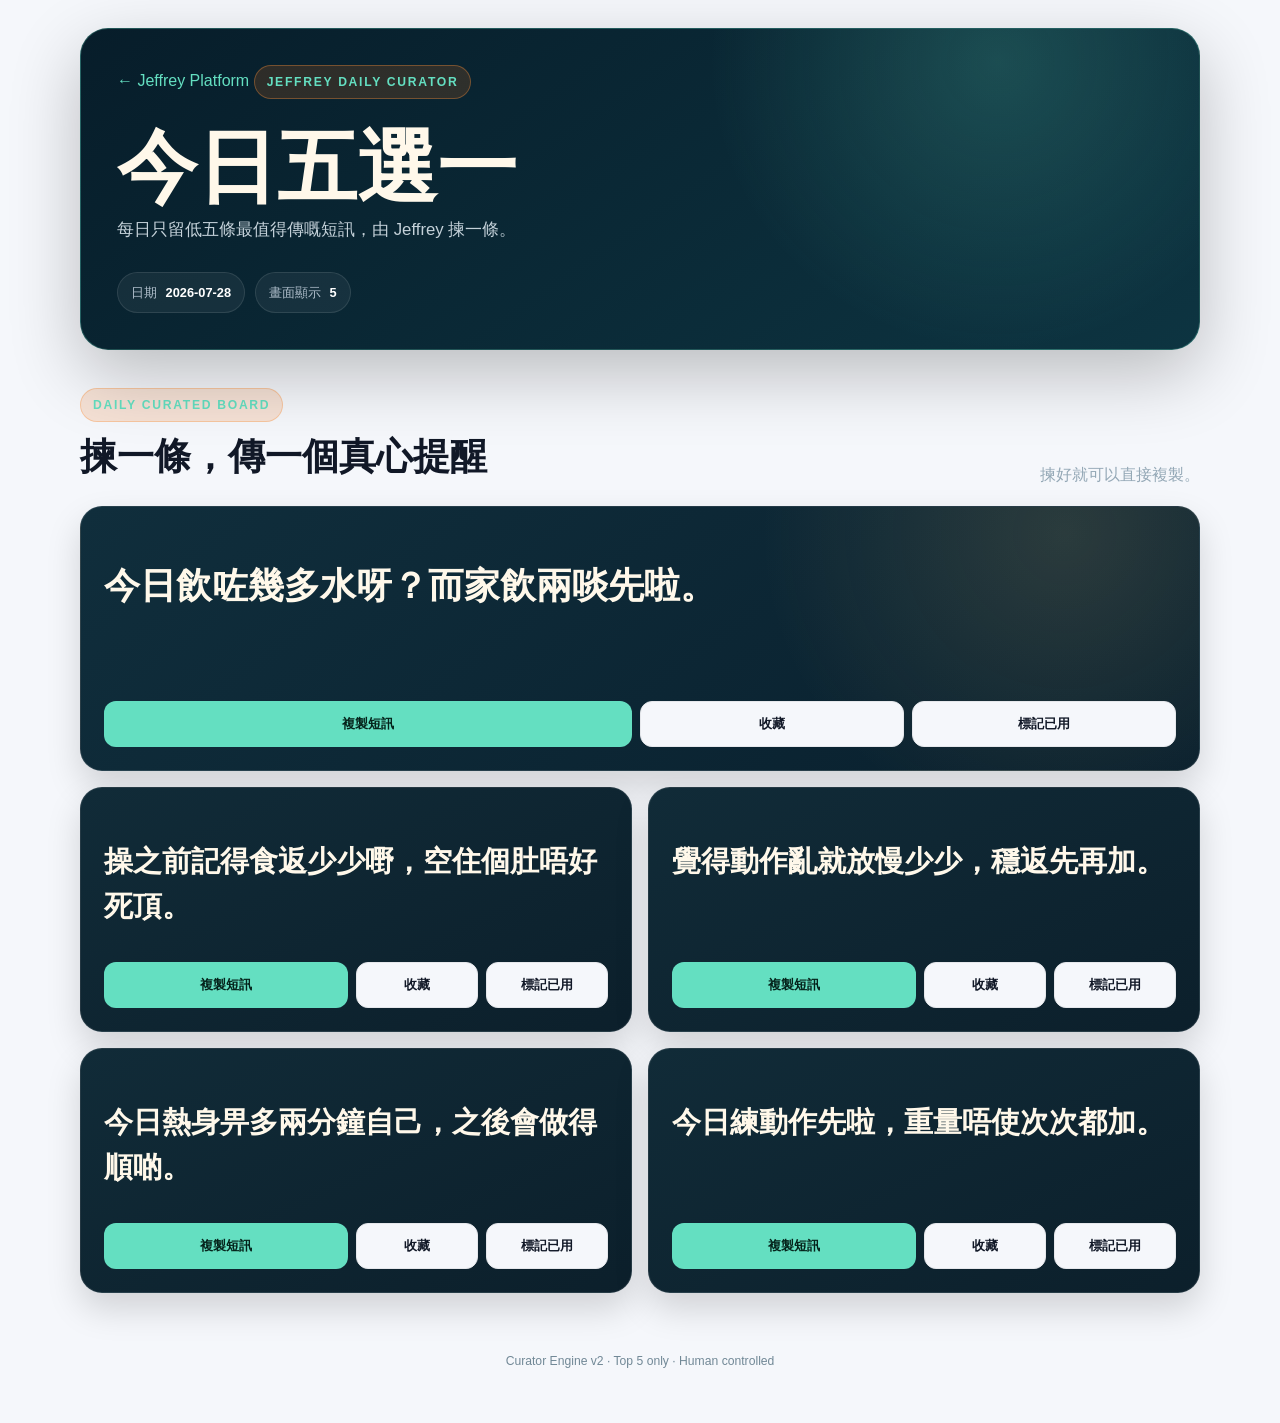
==== commit ec07bfd8: "fix: remove per-message approval gate" ====
--- a/reminder/index.html
+++ b/reminder/index.html
@@ -30,7 +30,7 @@
             <div class="eyebrow">Daily curated board</div>
             <h2 id="boardTitle">揀一條，傳一個真心提醒</h2>
           </div>
-          <p>第一次複製會要求人手確認。</p>
+          <p>揀好就可以直接複製。</p>
         </div>
         <div id="messageGrid" class="curator-grid" aria-live="polite"></div>
         <div id="emptyState" class="empty-state" hidden>
--- a/reminder/relationship.css
+++ b/reminder/relationship.css
@@ -1 +1,210 @@
-:root{color-scheme:dark}.curator-shell{width:min(1120px,calc(100% - 32px));margin:0 auto;padding:28px 0 42px}.curator-hero{position:relative;overflow:hidden;padding:36px;border:1px solid rgba(100,223,193,.26);border-radius:28px;background:radial-gradient(circle at 82% 10%,rgba(100,223,193,.19),transparent 30%),linear-gradient(145deg,#071d2a,#0d3441);box-shadow:0 24px 70px rgba(0,0,0,.24)}.curator-hero h1{margin:8px 0;font-size:clamp(2.6rem,8vw,5rem);line-height:1}.curator-hero p{max-width:600px;margin:0;color:#c4d1d9;font-size:1.05rem}.back-link{display:inline-block;margin-bottom:26px;color:#64dfc1;text-decoration:none}.eyebrow{color:#64dfc1;font-size:.76rem;font-weight:800;letter-spacing:.14em;text-transform:uppercase}.board-facts{display:flex;flex-wrap:wrap;gap:10px;margin-top:28px}.board-facts span{padding:9px 13px;border:1px solid rgba(255,255,255,.1);border-radius:999px;background:rgba(255,255,255,.055);color:#aebdca;font-size:.8rem}.board-facts strong{margin-left:5px;color:#fff}.section-heading{display:flex;align-items:end;justify-content:space-between;gap:24px;margin:38px 0 18px}.section-heading h2{margin:5px 0 0;font-size:clamp(1.5rem,4vw,2.3rem)}.section-heading p{margin:0;color:#94a8b6}.curator-grid{display:grid;grid-template-columns:repeat(2,minmax(0,1fr));gap:16px}.curator-card{display:flex;min-height:245px;flex-direction:column;justify-content:space-between;padding:23px;border:1px solid rgba(255,255,255,.1);border-radius:22px;background:linear-gradient(155deg,rgba(12,39,52,.98),rgba(7,27,39,.98));box-shadow:0 16px 34px rgba(0,0,0,.15)}.curator-card:first-child{grid-column:1/-1;min-height:265px;background:radial-gradient(circle at 88% 10%,rgba(224,189,118,.15),transparent 30%),linear-gradient(145deg,#102e3c,#09202e)}.card-top{display:flex;align-items:center;justify-content:space-between}.status-badge,.used-mark{padding:5px 9px;border-radius:999px;font-size:.7rem;font-weight:800;letter-spacing:.04em}.status-badge.draft{background:rgba(224,189,118,.14);color:#e0bd76}.status-badge.approved{background:rgba(100,223,193,.14);color:#64dfc1}.used-mark{background:rgba(255,255,255,.07);color:#aebdca}.customer-text{margin:28px 0;font-size:clamp(1.3rem,3vw,1.8rem);font-weight:720;line-height:1.55;color:#fff8ea}.curator-card:first-child .customer-text{max-width:850px;font-size:clamp(1.6rem,4vw,2.25rem)}.card-actions{display:grid;grid-template-columns:2fr 1fr 1fr;gap:8px}.card-actions .btn{min-height:46px;border-radius:12px}.copy-primary{border-color:#64dfc1!important;background:#64dfc1!important;color:#05231b!important;font-weight:850}.empty-state{padding:34px;border:1px dashed rgba(255,255,255,.16);border-radius:20px;color:#b7c4cc;text-align:center}footer{padding:28px 0 0;color:#718896;text-align:center;font-size:.76rem}@media(max-width:720px){.curator-shell{width:min(100% - 20px,1120px);padding-top:10px}.curator-hero{padding:24px}.curator-grid{grid-template-columns:1fr}.curator-card:first-child{grid-column:auto}.section-heading{display:block}.section-heading p{margin-top:8px}.card-actions{grid-template-columns:1fr 1fr}.copy-primary{grid-column:1/-1}}
+:root {
+  color-scheme: dark;
+}
+
+.curator-shell {
+  width: min(1120px, calc(100% - 32px));
+  margin: 0 auto;
+  padding: 28px 0 42px;
+}
+
+.curator-hero {
+  position: relative;
+  overflow: hidden;
+  padding: 36px;
+  border: 1px solid rgba(100, 223, 193, 0.26);
+  border-radius: 28px;
+  background:
+    radial-gradient(circle at 82% 10%, rgba(100, 223, 193, 0.19), transparent 30%),
+    linear-gradient(145deg, #071d2a, #0d3441);
+  box-shadow: 0 24px 70px rgba(0, 0, 0, 0.24);
+}
+
+.curator-hero h1 {
+  margin: 8px 0;
+  font-size: clamp(2.6rem, 8vw, 5rem);
+  line-height: 1;
+}
+
+.curator-hero p {
+  max-width: 600px;
+  margin: 0;
+  color: #c4d1d9;
+  font-size: 1.05rem;
+}
+
+.back-link {
+  display: inline-block;
+  margin-bottom: 26px;
+  color: #64dfc1;
+  text-decoration: none;
+}
+
+.eyebrow {
+  color: #64dfc1;
+  font-size: 0.76rem;
+  font-weight: 800;
+  letter-spacing: 0.14em;
+  text-transform: uppercase;
+}
+
+.board-facts {
+  display: flex;
+  flex-wrap: wrap;
+  gap: 10px;
+  margin-top: 28px;
+}
+
+.board-facts span {
+  padding: 9px 13px;
+  border: 1px solid rgba(255, 255, 255, 0.1);
+  border-radius: 999px;
+  background: rgba(255, 255, 255, 0.055);
+  color: #aebdca;
+  font-size: 0.8rem;
+}
+
+.board-facts strong {
+  margin-left: 5px;
+  color: #fff;
+}
+
+.section-heading {
+  display: flex;
+  align-items: end;
+  justify-content: space-between;
+  gap: 24px;
+  margin: 38px 0 18px;
+}
+
+.section-heading h2 {
+  margin: 5px 0 0;
+  font-size: clamp(1.5rem, 4vw, 2.3rem);
+}
+
+.section-heading p {
+  margin: 0;
+  color: #94a8b6;
+}
+
+.curator-grid {
+  display: grid;
+  grid-template-columns: repeat(2, minmax(0, 1fr));
+  gap: 16px;
+}
+
+.curator-card {
+  display: flex;
+  min-height: 245px;
+  flex-direction: column;
+  justify-content: space-between;
+  padding: 23px;
+  border: 1px solid rgba(255, 255, 255, 0.1);
+  border-radius: 22px;
+  background: linear-gradient(155deg, rgba(12, 39, 52, 0.98), rgba(7, 27, 39, 0.98));
+  box-shadow: 0 16px 34px rgba(0, 0, 0, 0.15);
+}
+
+.curator-card:first-child {
+  grid-column: 1 / -1;
+  min-height: 265px;
+  background:
+    radial-gradient(circle at 88% 10%, rgba(224, 189, 118, 0.15), transparent 30%),
+    linear-gradient(145deg, #102e3c, #09202e);
+}
+
+.card-top {
+  display: flex;
+  justify-content: flex-end;
+}
+
+.used-mark {
+  padding: 5px 9px;
+  border-radius: 999px;
+  background: rgba(255, 255, 255, 0.07);
+  color: #aebdca;
+  font-size: 0.7rem;
+  font-weight: 800;
+  letter-spacing: 0.04em;
+}
+
+.customer-text {
+  margin: 28px 0;
+  color: #fff8ea;
+  font-size: clamp(1.3rem, 3vw, 1.8rem);
+  font-weight: 720;
+  line-height: 1.55;
+}
+
+.curator-card:first-child .customer-text {
+  max-width: 850px;
+  font-size: clamp(1.6rem, 4vw, 2.25rem);
+}
+
+.card-actions {
+  display: grid;
+  grid-template-columns: 2fr 1fr 1fr;
+  gap: 8px;
+}
+
+.card-actions .btn {
+  min-height: 46px;
+  border-radius: 12px;
+}
+
+.copy-primary {
+  border-color: #64dfc1 !important;
+  background: #64dfc1 !important;
+  color: #05231b !important;
+  font-weight: 850;
+}
+
+.empty-state {
+  padding: 34px;
+  border: 1px dashed rgba(255, 255, 255, 0.16);
+  border-radius: 20px;
+  color: #b7c4cc;
+  text-align: center;
+}
+
+footer {
+  padding: 28px 0 0;
+  color: #718896;
+  text-align: center;
+  font-size: 0.76rem;
+}
+
+@media (max-width: 720px) {
+  .curator-shell {
+    width: min(100% - 20px, 1120px);
+    padding-top: 10px;
+  }
+
+  .curator-hero {
+    padding: 24px;
+  }
+
+  .curator-grid {
+    grid-template-columns: 1fr;
+  }
+
+  .curator-card:first-child {
+    grid-column: auto;
+  }
+
+  .section-heading {
+    display: block;
+  }
+
+  .section-heading p {
+    margin-top: 8px;
+  }
+
+  .card-actions {
+    grid-template-columns: 1fr 1fr;
+  }
+
+  .copy-primary {
+    grid-column: 1 / -1;
+  }
+}
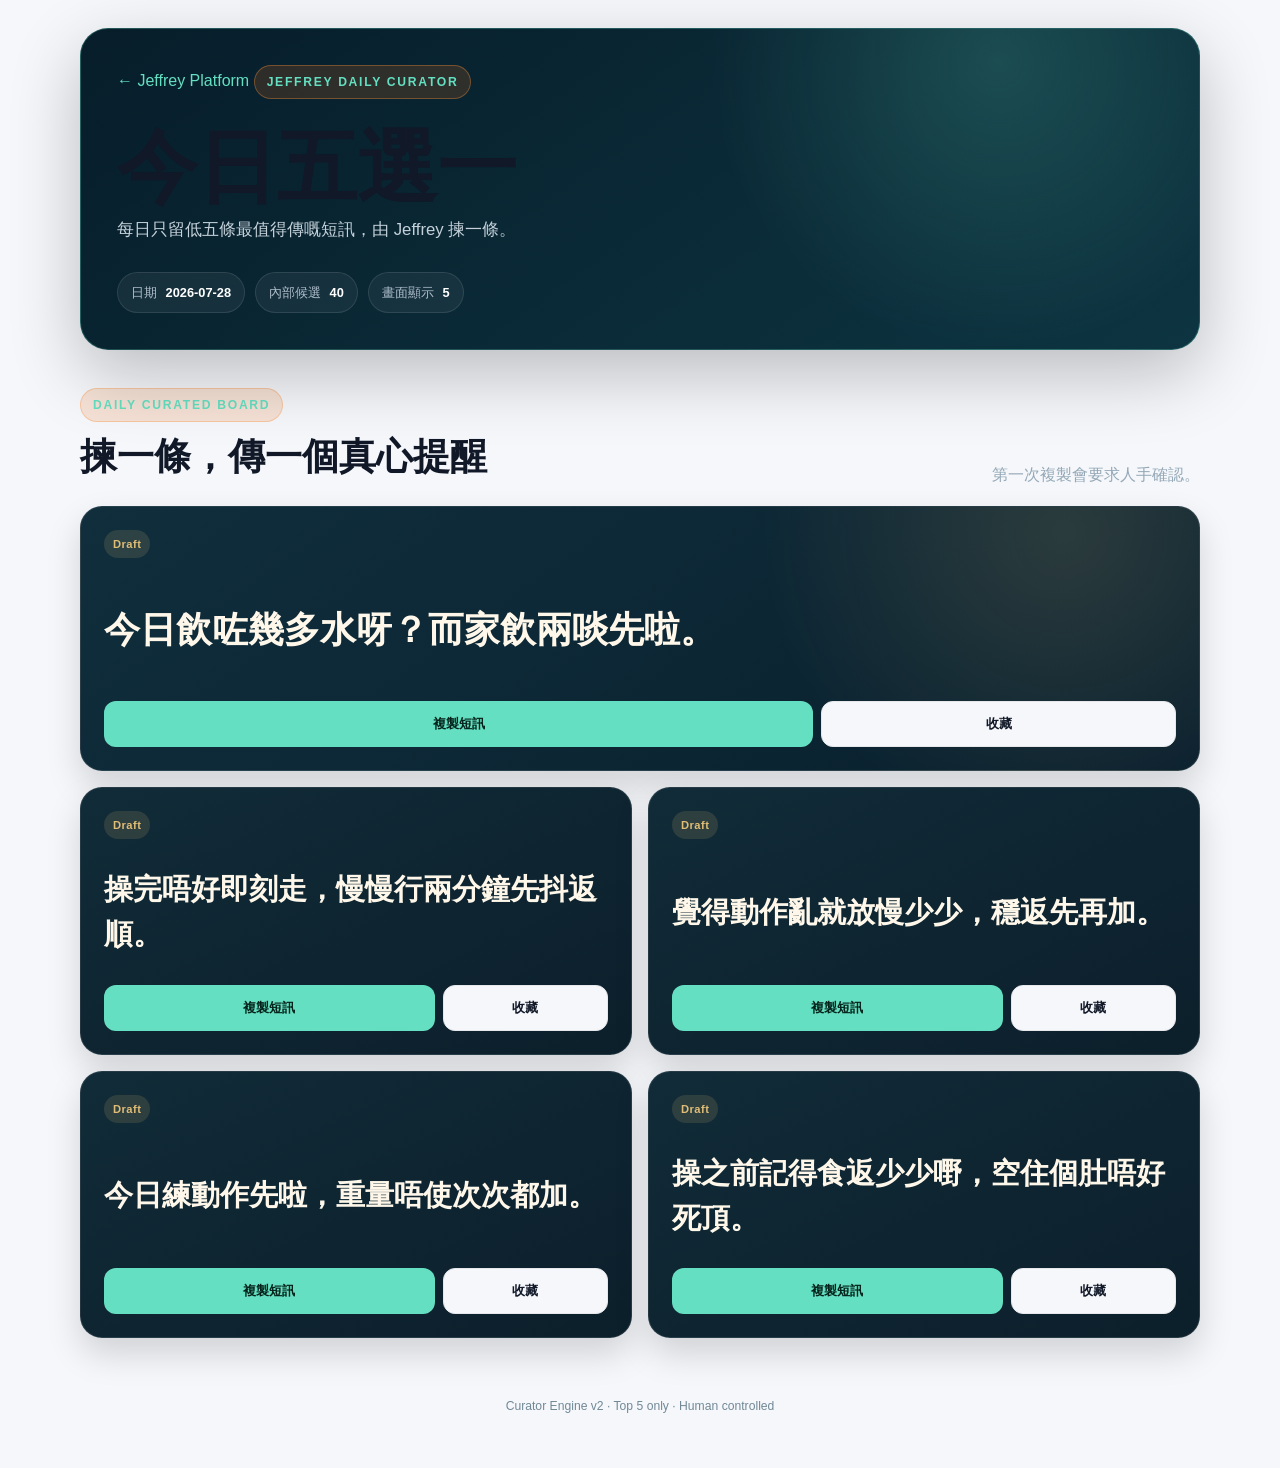
==== commit eee1bf73: "Simplify Jeffrey to a daily Top 5 curator" ====
--- a/reminder/index.html
+++ b/reminder/index.html
@@ -8,7 +8,6 @@
   <title>Jeffrey 每日短訊精選</title>
   <link rel="stylesheet" href="../style.css" />
   <link rel="stylesheet" href="relationship.css" />
-  <link rel="stylesheet" href="curator-overrides.css" />
 </head>
 <body>
   <div class="curator-shell">
@@ -19,6 +18,7 @@
       <p>每日只留低五條最值得傳嘅短訊，由 Jeffrey 揀一條。</p>
       <div class="board-facts" aria-label="今日精選資料">
         <span>日期 <strong id="boardDate">—</strong></span>
+        <span>內部候選 <strong id="candidateCount">—</strong></span>
         <span>畫面顯示 <strong>5</strong></span>
       </div>
     </header>
@@ -30,7 +30,7 @@
             <div class="eyebrow">Daily curated board</div>
             <h2 id="boardTitle">揀一條，傳一個真心提醒</h2>
           </div>
-          <p>揀好就可以直接複製。</p>
+          <p>第一次複製會要求人手確認。</p>
         </div>
         <div id="messageGrid" class="curator-grid" aria-live="polite"></div>
         <div id="emptyState" class="empty-state" hidden>
--- a/reminder/relationship.css
+++ b/reminder/relationship.css
@@ -1,210 +1,5 @@
-:root {
-  color-scheme: dark;
-}
+:root{color-scheme:dark}.curator-shell{width:min(1120px,calc(100% - 32px));margin:0 auto;padding:28px 0 42px}.curator-hero{position:relative;overflow:hidden;padding:36px;border:1px solid rgba(100,223,193,.26);border-radius:28px;background:radial-gradient(circle at 82% 10%,rgba(100,223,193,.19),transparent 30%),linear-gradient(145deg,#071d2a,#0d3441);box-shadow:0 24px 70px rgba(0,0,0,.24)}.curator-hero h1{margin:8px 0;font-size:clamp(2.6rem,8vw,5rem);line-height:1}.curator-hero p{max-width:600px;margin:0;color:#c4d1d9;font-size:1.05rem}.back-link{display:inline-block;margin-bottom:26px;color:#64dfc1;text-decoration:none}.eyebrow{color:#64dfc1;font-size:.76rem;font-weight:800;letter-spacing:.14em;text-transform:uppercase}.board-facts{display:flex;flex-wrap:wrap;gap:10px;margin-top:28px}.board-facts span{padding:9px 13px;border:1px solid rgba(255,255,255,.1);border-radius:999px;background:rgba(255,255,255,.055);color:#aebdca;font-size:.8rem}.board-facts strong{margin-left:5px;color:#fff}.section-heading{display:flex;align-items:end;justify-content:space-between;gap:24px;margin:38px 0 18px}.section-heading h2{margin:5px 0 0;font-size:clamp(1.5rem,4vw,2.3rem)}.section-heading p{margin:0;color:#94a8b6}.curator-grid{display:grid;grid-template-columns:repeat(2,minmax(0,1fr));gap:16px}.curator-card{display:flex;min-height:245px;flex-direction:column;justify-content:space-between;padding:23px;border:1px solid rgba(255,255,255,.1);border-radius:22px;background:linear-gradient(155deg,rgba(12,39,52,.98),rgba(7,27,39,.98));box-shadow:0 16px 34px rgba(0,0,0,.15)}.curator-card:first-child{grid-column:1/-1;min-height:265px;background:radial-gradient(circle at 88% 10%,rgba(224,189,118,.15),transparent 30%),linear-gradient(145deg,#102e3c,#09202e)}.card-top{display:flex;align-items:center;justify-content:space-between}.status-badge,.used-mark{padding:5px 9px;border-radius:999px;font-size:.7rem;font-weight:800;letter-spacing:.04em}.status-badge.draft{background:rgba(224,189,118,.14);color:#e0bd76}.status-badge.approved{background:rgba(100,223,193,.14);color:#64dfc1}.used-mark{background:rgba(255,255,255,.07);color:#aebdca}.customer-text{margin:28px 0;font-size:clamp(1.3rem,3vw,1.8rem);font-weight:720;line-height:1.55;color:#fff8ea}.curator-card:first-child .customer-text{max-width:850px;font-size:clamp(1.6rem,4vw,2.25rem)}.card-actions{display:grid;grid-template-columns:2fr 1fr;gap:8px}.card-actions .btn{min-height:46px;border-radius:12px}.copy-primary{border-color:#64dfc1!important;background:#64dfc1!important;color:#05231b!important;font-weight:850}.empty-state{padding:34px;border:1px dashed rgba(255,255,255,.16);border-radius:20px;color:#b7c4cc;text-align:center}footer{padding:28px 0 0;color:#718896;text-align:center;font-size:.76rem}
 
-.curator-shell {
-  width: min(1120px, calc(100% - 32px));
-  margin: 0 auto;
-  padding: 28px 0 42px;
-}
+.relationship-grid{display:grid;grid-template-columns:repeat(2,minmax(0,1fr));gap:14px;margin-top:18px}.relationship-card{display:flex;flex-direction:column;gap:16px;padding:20px;border:1px solid rgba(255,255,255,.1);border-radius:18px;background:rgba(7,27,39,.92)}.relationship-chips,.relationship-meta{display:flex;flex-wrap:wrap;gap:8px;color:#9eb0bc;font-size:.76rem}.relationship-chips span{padding:5px 9px;border-radius:999px;background:rgba(100,223,193,.1);color:#8de8d0}.relationship-message{margin:0;color:#fff8ea;font-size:1.18rem;line-height:1.6}.relationship-actions{display:grid;grid-template-columns:1fr 1fr;gap:8px;margin-top:auto}
 
-.curator-hero {
-  position: relative;
-  overflow: hidden;
-  padding: 36px;
-  border: 1px solid rgba(100, 223, 193, 0.26);
-  border-radius: 28px;
-  background:
-    radial-gradient(circle at 82% 10%, rgba(100, 223, 193, 0.19), transparent 30%),
-    linear-gradient(145deg, #071d2a, #0d3441);
-  box-shadow: 0 24px 70px rgba(0, 0, 0, 0.24);
-}
-
-.curator-hero h1 {
-  margin: 8px 0;
-  font-size: clamp(2.6rem, 8vw, 5rem);
-  line-height: 1;
-}
-
-.curator-hero p {
-  max-width: 600px;
-  margin: 0;
-  color: #c4d1d9;
-  font-size: 1.05rem;
-}
-
-.back-link {
-  display: inline-block;
-  margin-bottom: 26px;
-  color: #64dfc1;
-  text-decoration: none;
-}
-
-.eyebrow {
-  color: #64dfc1;
-  font-size: 0.76rem;
-  font-weight: 800;
-  letter-spacing: 0.14em;
-  text-transform: uppercase;
-}
-
-.board-facts {
-  display: flex;
-  flex-wrap: wrap;
-  gap: 10px;
-  margin-top: 28px;
-}
-
-.board-facts span {
-  padding: 9px 13px;
-  border: 1px solid rgba(255, 255, 255, 0.1);
-  border-radius: 999px;
-  background: rgba(255, 255, 255, 0.055);
-  color: #aebdca;
-  font-size: 0.8rem;
-}
-
-.board-facts strong {
-  margin-left: 5px;
-  color: #fff;
-}
-
-.section-heading {
-  display: flex;
-  align-items: end;
-  justify-content: space-between;
-  gap: 24px;
-  margin: 38px 0 18px;
-}
-
-.section-heading h2 {
-  margin: 5px 0 0;
-  font-size: clamp(1.5rem, 4vw, 2.3rem);
-}
-
-.section-heading p {
-  margin: 0;
-  color: #94a8b6;
-}
-
-.curator-grid {
-  display: grid;
-  grid-template-columns: repeat(2, minmax(0, 1fr));
-  gap: 16px;
-}
-
-.curator-card {
-  display: flex;
-  min-height: 245px;
-  flex-direction: column;
-  justify-content: space-between;
-  padding: 23px;
-  border: 1px solid rgba(255, 255, 255, 0.1);
-  border-radius: 22px;
-  background: linear-gradient(155deg, rgba(12, 39, 52, 0.98), rgba(7, 27, 39, 0.98));
-  box-shadow: 0 16px 34px rgba(0, 0, 0, 0.15);
-}
-
-.curator-card:first-child {
-  grid-column: 1 / -1;
-  min-height: 265px;
-  background:
-    radial-gradient(circle at 88% 10%, rgba(224, 189, 118, 0.15), transparent 30%),
-    linear-gradient(145deg, #102e3c, #09202e);
-}
-
-.card-top {
-  display: flex;
-  justify-content: flex-end;
-}
-
-.used-mark {
-  padding: 5px 9px;
-  border-radius: 999px;
-  background: rgba(255, 255, 255, 0.07);
-  color: #aebdca;
-  font-size: 0.7rem;
-  font-weight: 800;
-  letter-spacing: 0.04em;
-}
-
-.customer-text {
-  margin: 28px 0;
-  color: #fff8ea;
-  font-size: clamp(1.3rem, 3vw, 1.8rem);
-  font-weight: 720;
-  line-height: 1.55;
-}
-
-.curator-card:first-child .customer-text {
-  max-width: 850px;
-  font-size: clamp(1.6rem, 4vw, 2.25rem);
-}
-
-.card-actions {
-  display: grid;
-  grid-template-columns: 2fr 1fr 1fr;
-  gap: 8px;
-}
-
-.card-actions .btn {
-  min-height: 46px;
-  border-radius: 12px;
-}
-
-.copy-primary {
-  border-color: #64dfc1 !important;
-  background: #64dfc1 !important;
-  color: #05231b !important;
-  font-weight: 850;
-}
-
-.empty-state {
-  padding: 34px;
-  border: 1px dashed rgba(255, 255, 255, 0.16);
-  border-radius: 20px;
-  color: #b7c4cc;
-  text-align: center;
-}
-
-footer {
-  padding: 28px 0 0;
-  color: #718896;
-  text-align: center;
-  font-size: 0.76rem;
-}
-
-@media (max-width: 720px) {
-  .curator-shell {
-    width: min(100% - 20px, 1120px);
-    padding-top: 10px;
-  }
-
-  .curator-hero {
-    padding: 24px;
-  }
-
-  .curator-grid {
-    grid-template-columns: 1fr;
-  }
-
-  .curator-card:first-child {
-    grid-column: auto;
-  }
-
-  .section-heading {
-    display: block;
-  }
-
-  .section-heading p {
-    margin-top: 8px;
-  }
-
-  .card-actions {
-    grid-template-columns: 1fr 1fr;
-  }
-
-  .copy-primary {
-    grid-column: 1 / -1;
-  }
-}
+@media(max-width:720px){.curator-shell{width:min(100% - 20px,1120px);padding-top:10px}.curator-hero{padding:24px}.curator-grid,.relationship-grid{grid-template-columns:1fr}.curator-card:first-child{grid-column:auto}.section-heading{display:block}.section-heading p{margin-top:8px}.card-actions{grid-template-columns:1fr 1fr}.relationship-card{padding:17px}}
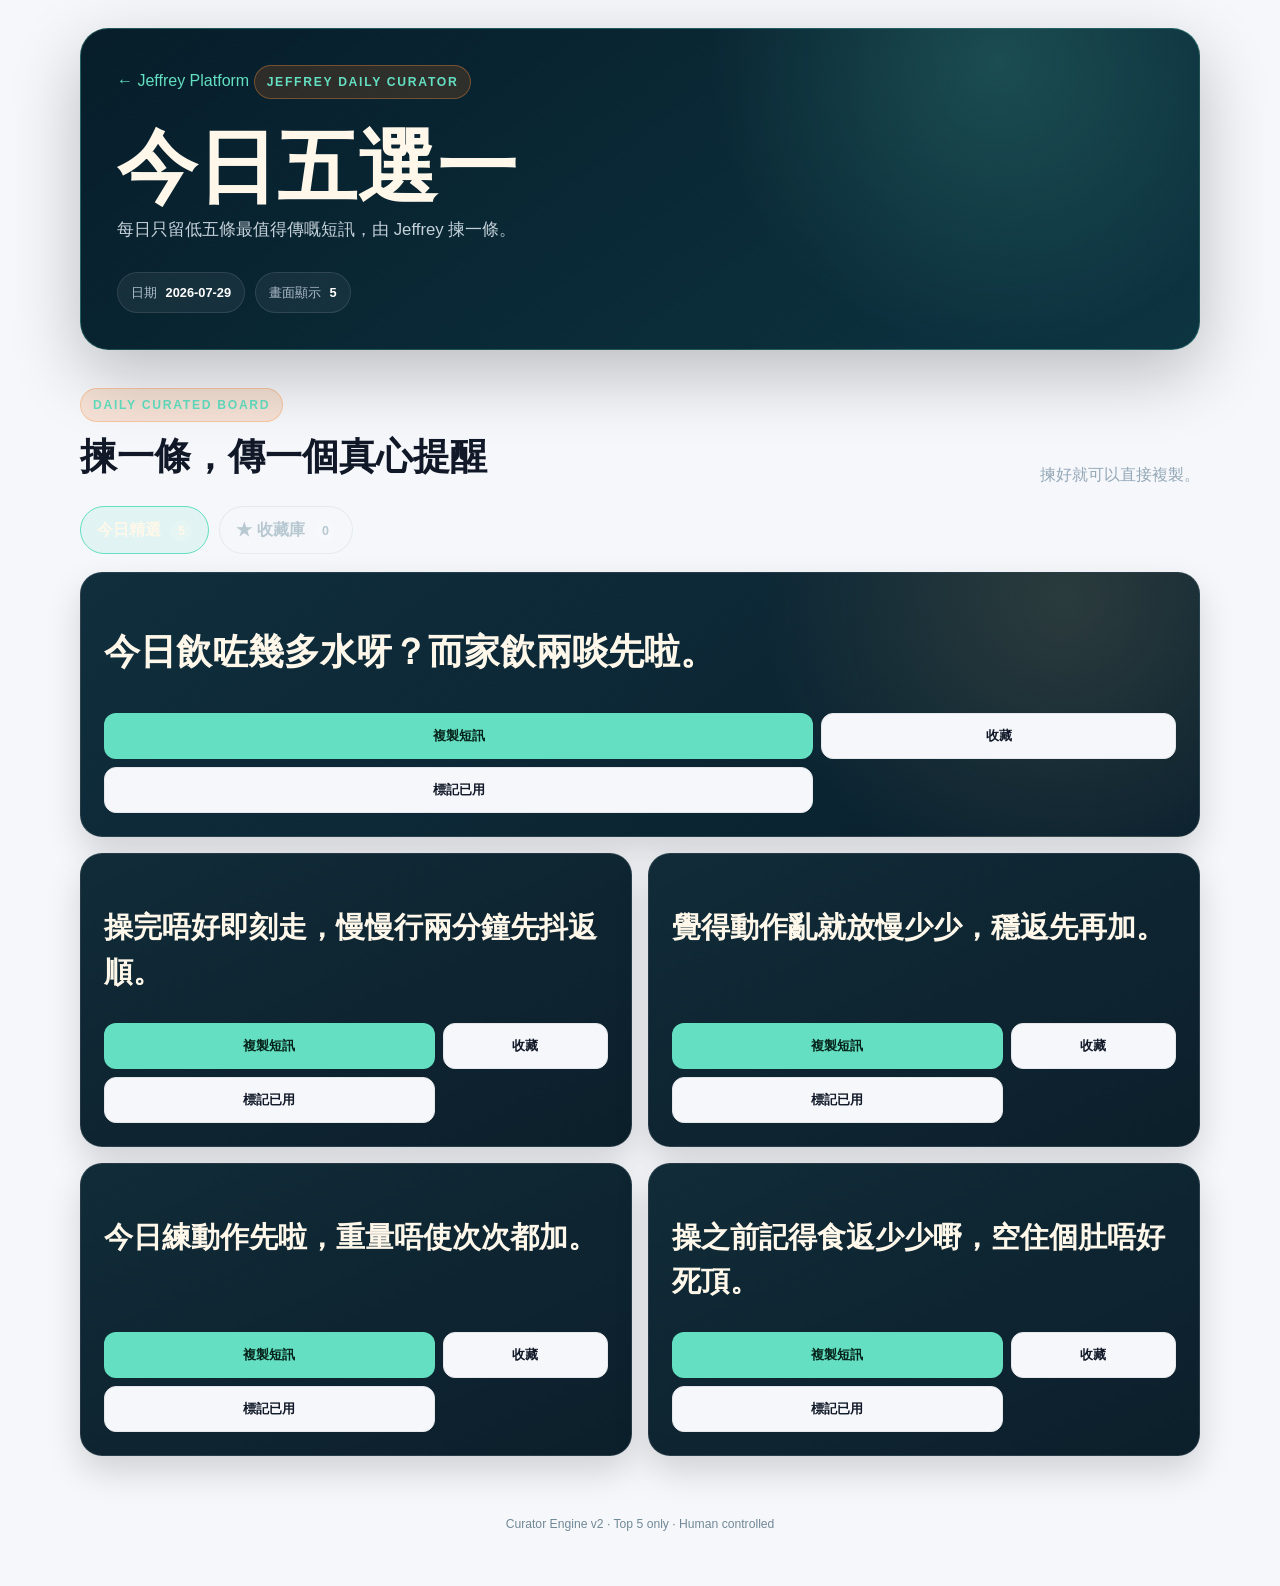
==== commit af3e9302: "Fix Jeffrey favourite retrieval and used state" ====
--- a/reminder/index.html
+++ b/reminder/index.html
@@ -8,6 +8,7 @@
   <title>Jeffrey 每日短訊精選</title>
   <link rel="stylesheet" href="../style.css" />
   <link rel="stylesheet" href="relationship.css" />
+  <link rel="stylesheet" href="curator-overrides.css" />
 </head>
 <body>
   <div class="curator-shell">
@@ -18,7 +19,6 @@
       <p>每日只留低五條最值得傳嘅短訊，由 Jeffrey 揀一條。</p>
       <div class="board-facts" aria-label="今日精選資料">
         <span>日期 <strong id="boardDate">—</strong></span>
-        <span>內部候選 <strong id="candidateCount">—</strong></span>
         <span>畫面顯示 <strong>5</strong></span>
       </div>
     </header>
@@ -30,8 +30,16 @@
             <div class="eyebrow">Daily curated board</div>
             <h2 id="boardTitle">揀一條，傳一個真心提醒</h2>
           </div>
-          <p>第一次複製會要求人手確認。</p>
+          <p>揀好就可以直接複製。</p>
         </div>
+        <nav class="curator-tabs" aria-label="短訊檢視">
+          <button class="curator-tab active" type="button" data-view="today">
+            今日精選 <span id="todayCount" class="view-count">0</span>
+          </button>
+          <button class="curator-tab" type="button" data-view="favourites">
+            ★ 收藏庫 <span id="favouriteCount" class="view-count">0</span>
+          </button>
+        </nav>
         <div id="messageGrid" class="curator-grid" aria-live="polite"></div>
         <div id="emptyState" class="empty-state" hidden>
           今日精選未準備好。畫面唔會顯示舊短訊，請稍後再試。
--- a/reminder/curator-overrides.css
+++ b/reminder/curator-overrides.css
@@ -0,0 +1,86 @@
+.root-links {
+  display: flex;
+  justify-content: flex-end;
+  gap: 14px;
+  margin-bottom: 18px;
+}
+
+.root-links a {
+  color: #b8c8d1;
+  font-size: 0.82rem;
+  text-decoration: none;
+}
+
+.root-links a:hover {
+  color: #64dfc1;
+}
+
+.curator-hero h1 {
+  color: #fff8ea;
+}
+
+.curator-tabs {
+  display: flex;
+  gap: 10px;
+  margin: 0 0 18px;
+}
+
+.curator-tab {
+  border: 1px solid rgba(184, 200, 209, 0.28);
+  border-radius: 999px;
+  background: rgba(255, 255, 255, 0.05);
+  color: #b8c8d1;
+  padding: 10px 16px;
+  font: inherit;
+  font-weight: 850;
+  cursor: pointer;
+}
+
+.curator-tab.active {
+  border-color: #64dfc1;
+  background: rgba(100, 223, 193, 0.14);
+  color: #fff8ea;
+}
+
+.view-count {
+  display: inline-grid;
+  place-items: center;
+  min-width: 22px;
+  height: 22px;
+  margin-left: 5px;
+  padding: 0 6px;
+  border-radius: 999px;
+  background: rgba(255, 255, 255, 0.12);
+  font-size: 0.78rem;
+}
+
+.curator-card.used {
+  border-color: rgba(100, 223, 193, 0.5);
+  background: linear-gradient(145deg, rgba(19, 65, 64, 0.96), rgba(10, 39, 50, 0.96));
+}
+
+.curator-card.used .customer-text {
+  color: #72e6cf;
+}
+
+.curator-card.used .used-mark {
+  color: #07101d;
+  background: #72e6cf;
+}
+
+@media (max-width: 560px) {
+  .curator-tabs {
+    position: sticky;
+    top: 4px;
+    z-index: 3;
+    padding: 7px;
+    border-radius: 15px;
+    background: rgba(7, 16, 29, 0.92);
+    backdrop-filter: blur(12px);
+  }
+
+  .curator-tab {
+    flex: 1;
+    padding-inline: 10px;
+  }
+}
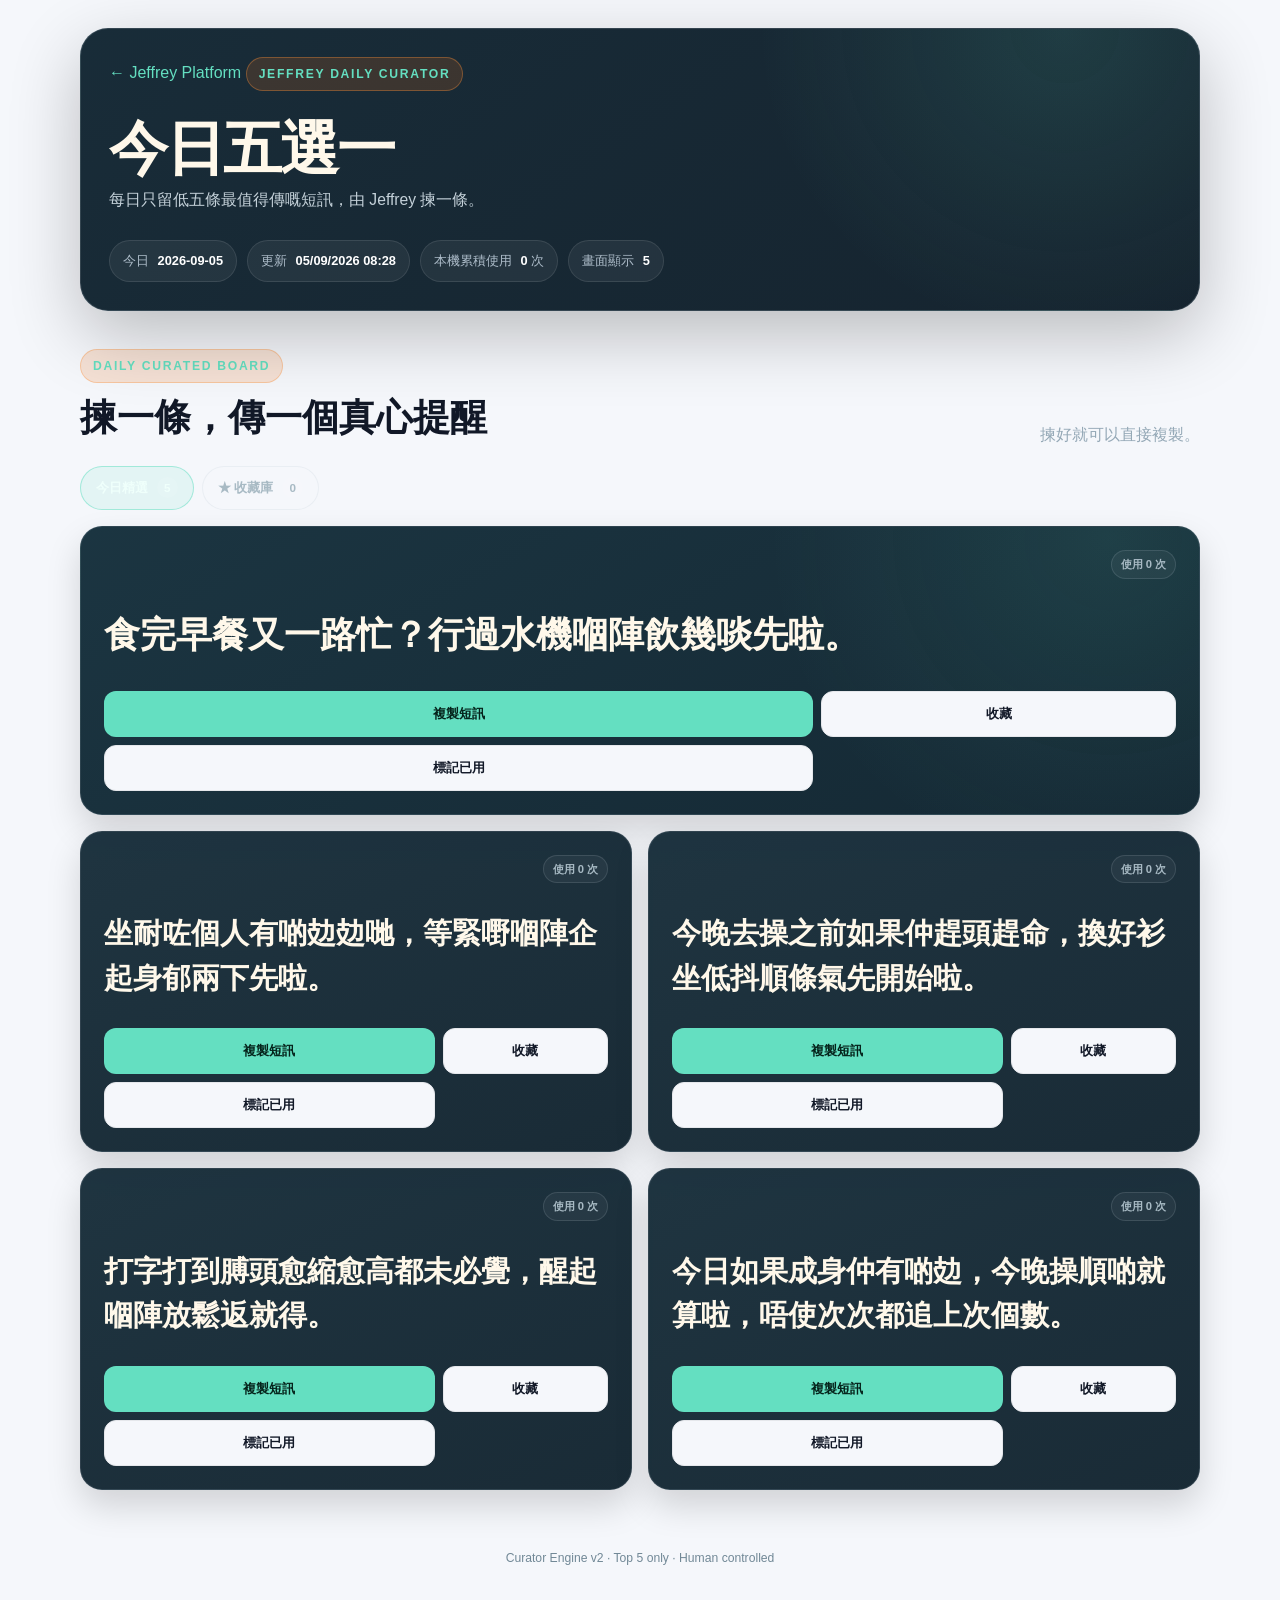
==== commit fef81d14: "Fix reminder route usage summary and regression checks" ====
--- a/reminder/index.html
+++ b/reminder/index.html
@@ -3,12 +3,12 @@
 <head>
   <meta charset="UTF-8" />
   <meta name="viewport" content="width=device-width, initial-scale=1.0" />
-  <meta name="app-version" content="5.0.0" />
-  <meta name="last-updated" content="2026-07-28" />
+  <meta name="app-version" content="5.1.0" />
+  <meta name="last-updated" content="2026-09-10" />
   <title>Jeffrey 每日短訊精選</title>
   <link rel="stylesheet" href="../style.css" />
   <link rel="stylesheet" href="relationship.css" />
-  <link rel="stylesheet" href="curator-overrides.css" />
+  <link rel="stylesheet" href="curator-overrides.css?v=5.1.0" />
 </head>
 <body>
   <div class="curator-shell">
@@ -18,7 +18,9 @@
       <h1>今日五選一</h1>
       <p>每日只留低五條最值得傳嘅短訊，由 Jeffrey 揀一條。</p>
       <div class="board-facts" aria-label="今日精選資料">
-        <span>日期 <strong id="boardDate">—</strong></span>
+        <span>今日 <strong id="boardDate">—</strong></span>
+        <span>更新 <strong id="updatedDate">—</strong></span>
+        <span>本機累積使用 <strong id="usageTotal">0</strong> 次</span>
         <span>畫面顯示 <strong>5</strong></span>
       </div>
     </header>
@@ -49,6 +51,6 @@
 
     <footer>Curator Engine v2 · Top 5 only · Human controlled</footer>
   </div>
-  <script type="module" src="app.js"></script>
+  <script type="module" src="app.js?v=5.1.0"></script>
 </body>
 </html>
--- a/reminder/curator-overrides.css
+++ b/reminder/curator-overrides.css
@@ -15,52 +15,140 @@
   color: #64dfc1;
 }
 
+.curator-hero {
+  padding: 28px;
+  border-color: rgba(184, 200, 209, 0.18);
+  background:
+    radial-gradient(circle at 88% 0%, rgba(100, 223, 193, 0.12), transparent 30%),
+    linear-gradient(145deg, rgba(10, 31, 44, 0.94), rgba(7, 22, 34, 0.94));
+  backdrop-filter: blur(22px);
+}
+
 .curator-hero h1 {
+  margin: 7px 0 8px;
   color: #fff8ea;
+  font-size: clamp(2.1rem, 6vw, 3.7rem);
+  letter-spacing: -0.035em;
+}
+
+.curator-hero > p {
+  max-width: 560px;
+  font-size: 0.98rem;
+}
+
+.board-summary {
+  display: grid;
+  grid-template-columns: repeat(4, minmax(0, 1fr));
+  gap: 10px;
+  margin-top: 20px;
+}
+
+.board-summary > span {
+  min-width: 0;
+  padding: 11px 12px;
+  border: 1px solid rgba(184, 200, 209, 0.16);
+  border-radius: 15px;
+  background: rgba(255, 255, 255, 0.05);
+  box-shadow: inset 0 1px rgba(255, 255, 255, 0.035);
+  color: #8fa4b0;
+  font-size: 0.72rem;
+  line-height: 1.25;
+}
+
+.board-summary strong {
+  display: block;
+  margin: 4px 0 0;
+  color: #fff8ea;
+  font-size: 0.92rem;
+  font-weight: 820;
+  letter-spacing: -0.01em;
+  overflow-wrap: anywhere;
 }
 
 .curator-tabs {
   display: flex;
-  gap: 10px;
-  margin: 0 0 18px;
+  gap: 8px;
+  margin: 0 0 16px;
 }
 
 .curator-tab {
-  border: 1px solid rgba(184, 200, 209, 0.28);
+  min-height: 44px;
+  border: 1px solid rgba(184, 200, 209, 0.2);
   border-radius: 999px;
-  background: rgba(255, 255, 255, 0.05);
-  color: #b8c8d1;
-  padding: 10px 16px;
+  background: rgba(255, 255, 255, 0.045);
+  color: #a8bac4;
+  padding: 9px 15px;
   font: inherit;
-  font-weight: 850;
+  font-size: 0.84rem;
+  font-weight: 780;
   cursor: pointer;
 }
 
 .curator-tab.active {
-  border-color: #64dfc1;
-  background: rgba(100, 223, 193, 0.14);
-  color: #fff8ea;
+  border-color: rgba(100, 223, 193, 0.52);
+  background: rgba(100, 223, 193, 0.12);
+  color: #effffb;
 }
 
 .view-count {
   display: inline-grid;
   place-items: center;
-  min-width: 22px;
-  height: 22px;
+  min-width: 21px;
+  height: 21px;
   margin-left: 5px;
   padding: 0 6px;
   border-radius: 999px;
-  background: rgba(255, 255, 255, 0.12);
-  font-size: 0.78rem;
+  background: rgba(255, 255, 255, 0.1);
+  font-size: 0.73rem;
+}
+
+.curator-card {
+  border-color: rgba(184, 200, 209, 0.14);
+  background: linear-gradient(155deg, rgba(14, 37, 50, 0.93), rgba(8, 27, 39, 0.93));
+  backdrop-filter: blur(18px);
+}
+
+.curator-card:first-child {
+  background:
+    radial-gradient(circle at 92% 4%, rgba(100, 223, 193, 0.10), transparent 32%),
+    linear-gradient(150deg, rgba(15, 42, 55, 0.95), rgba(8, 29, 41, 0.95));
+}
+
+.card-top {
+  display: flex;
+  align-items: center;
+  justify-content: space-between;
+  gap: 10px;
+  min-height: 28px;
+}
+
+.used-mark,
+.usage-count {
+  display: inline-flex;
+  align-items: center;
+  justify-content: center;
+  min-height: 26px;
+  padding: 4px 9px;
+  border-radius: 999px;
+  font-size: 0.7rem;
+  font-weight: 820;
+  white-space: nowrap;
+}
+
+.usage-count {
+  margin-left: auto;
+  border: 1px solid rgba(184, 200, 209, 0.16);
+  background: rgba(255, 255, 255, 0.045);
+  color: #a8bac4;
 }
 
 .curator-card.used {
-  border-color: rgba(100, 223, 193, 0.5);
-  background: linear-gradient(145deg, rgba(19, 65, 64, 0.96), rgba(10, 39, 50, 0.96));
+  border-color: rgba(100, 223, 193, 0.42);
+  background: linear-gradient(145deg, rgba(18, 61, 60, 0.93), rgba(9, 37, 48, 0.93));
 }
 
 .curator-card.used .customer-text {
-  color: #72e6cf;
+  color: #8debd6;
 }
 
 .curator-card.used .used-mark {
@@ -68,19 +156,59 @@
   background: #72e6cf;
 }
 
+.curator-card.used .usage-count {
+  border-color: rgba(114, 230, 207, 0.32);
+  background: rgba(114, 230, 207, 0.08);
+  color: #9df0dd;
+}
+
+@media (max-width: 760px) {
+  .board-summary {
+    grid-template-columns: repeat(2, minmax(0, 1fr));
+  }
+}
+
 @media (max-width: 560px) {
+  .curator-shell {
+    width: min(100% - 16px, 1120px);
+  }
+
+  .curator-hero {
+    padding: 21px;
+    border-radius: 23px;
+  }
+
+  .curator-hero h1 {
+    font-size: clamp(2rem, 10vw, 2.8rem);
+  }
+
+  .board-summary {
+    gap: 8px;
+    margin-top: 17px;
+  }
+
+  .board-summary > span {
+    padding: 10px;
+    border-radius: 13px;
+  }
+
   .curator-tabs {
     position: sticky;
     top: 4px;
     z-index: 3;
-    padding: 7px;
-    border-radius: 15px;
-    background: rgba(7, 16, 29, 0.92);
-    backdrop-filter: blur(12px);
+    padding: 6px;
+    border: 1px solid rgba(184, 200, 209, 0.12);
+    border-radius: 16px;
+    background: rgba(7, 16, 29, 0.88);
+    backdrop-filter: blur(18px);
   }
 
   .curator-tab {
     flex: 1;
-    padding-inline: 10px;
-  }
-}
+    padding-inline: 9px;
+  }
+
+  .usage-count {
+    font-size: 0.68rem;
+  }
+}
